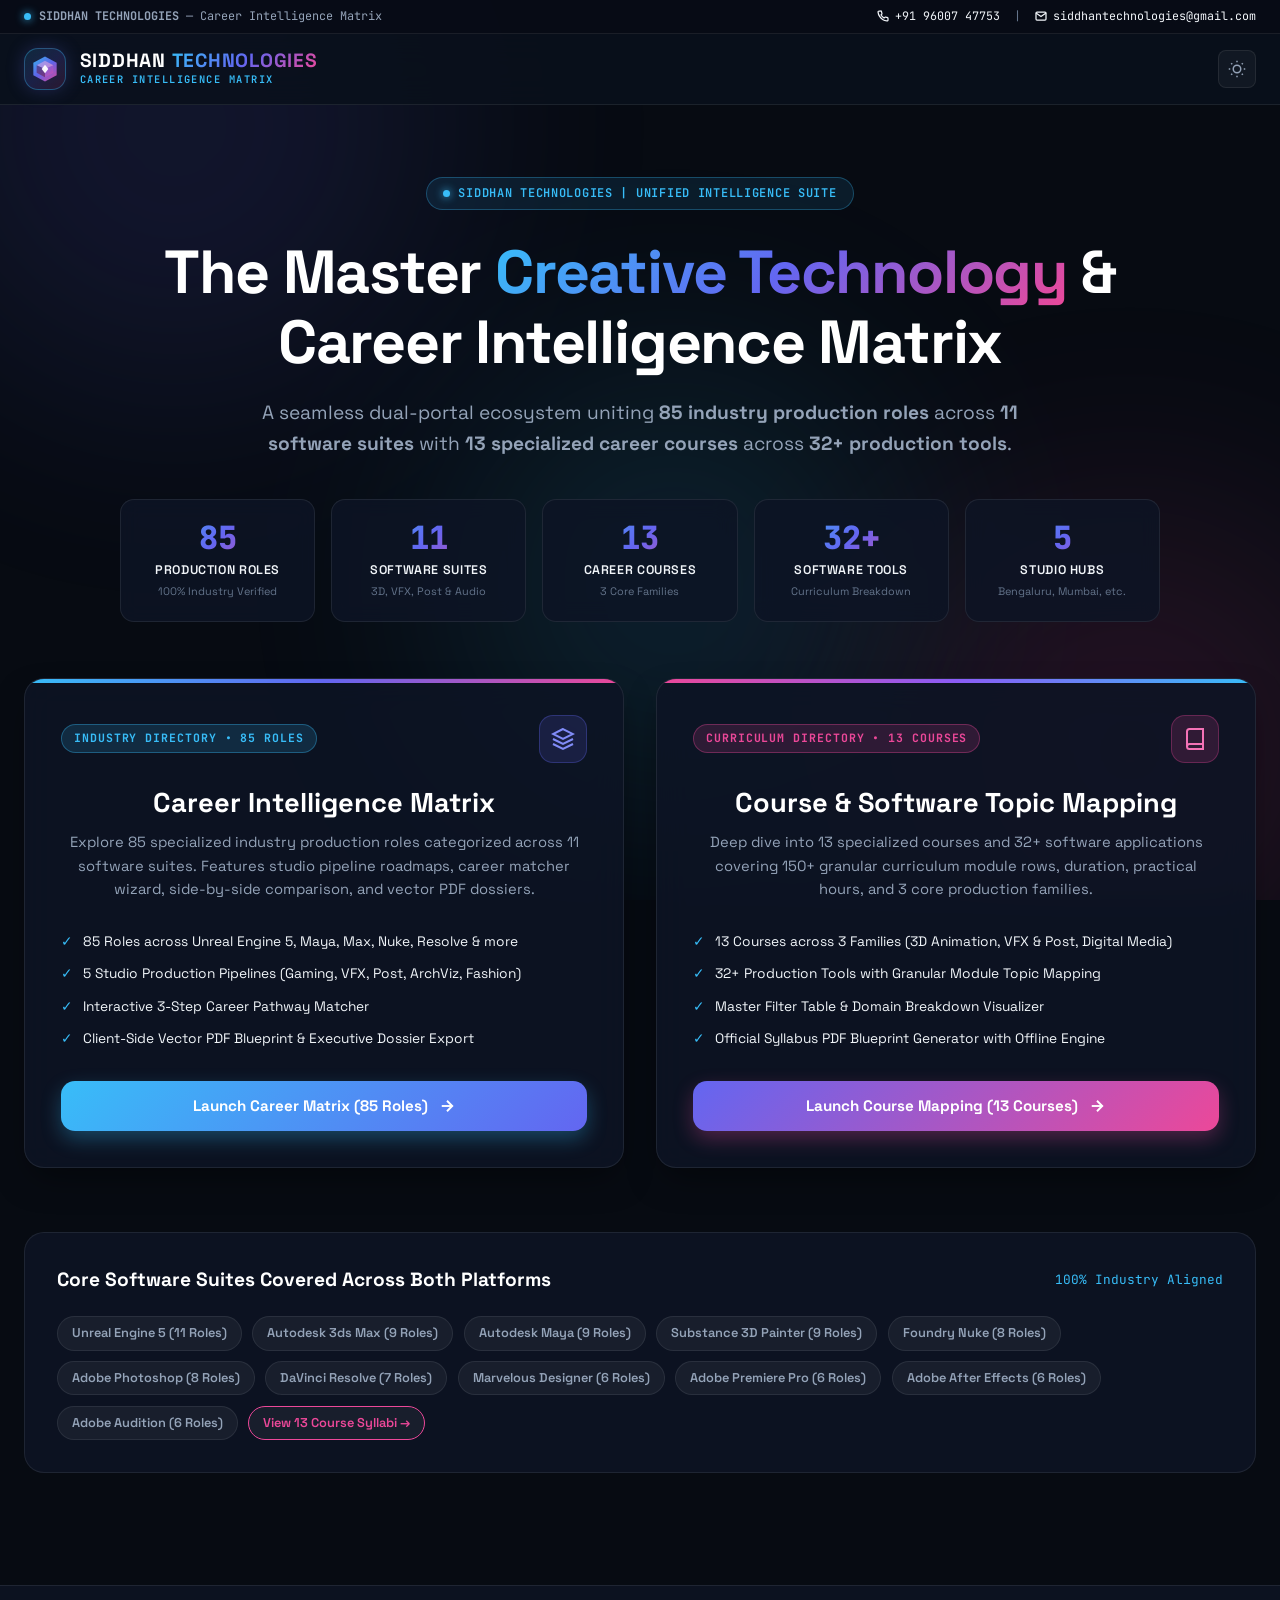
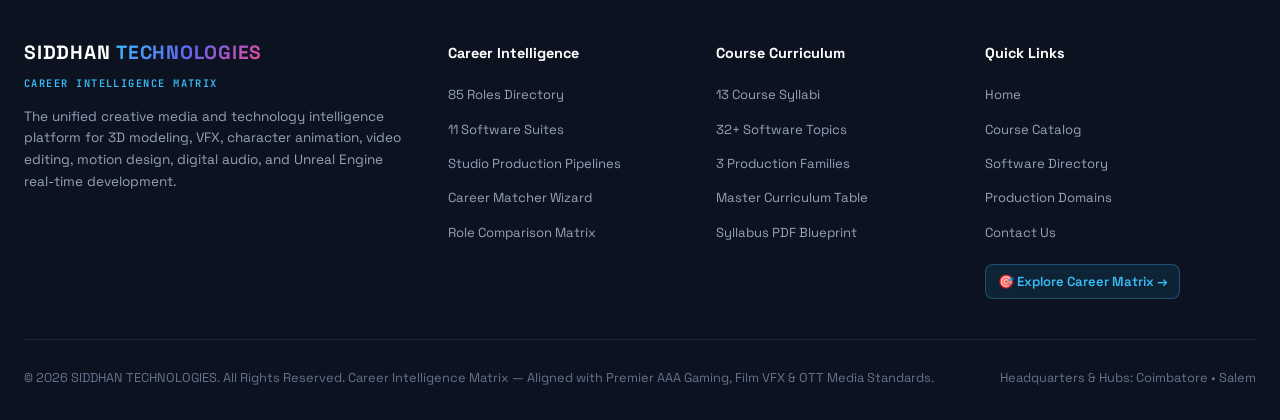
==== index.html @ 2ced6345 "Add beta files" ====
<!DOCTYPE html>
<html lang="en" data-theme="dark">
<head>
  <meta charset="UTF-8">
  <meta name="viewport" content="width=device-width, initial-scale=1.0, maximum-scale=5.0, viewport-fit=cover">
  <title>SIDDHAN TECHNOLOGIES | Career Intelligence Matrix &amp; Course Mapping Portal</title>
  <meta name="description" content="SIDDHAN TECHNOLOGIES — The Unified Creative Media &amp; Production Intelligence Platform: 85 Industry Production Roles Across 11 Suites and 13 Specialized Career Courses Across Production Software Tools.">
  <meta name="theme-color" content="#070b12">
  <meta name="mobile-web-app-capable" content="yes">
  <meta name="apple-mobile-web-app-status-bar-style" content="black-translucent">
  
  <!-- Google Fonts: Space Grotesk & JetBrains Mono -->
  <link rel="preconnect" href="https://fonts.googleapis.com">
  <link rel="preconnect" href="https://fonts.gstatic.com" crossorigin>
  <link href="https://fonts.googleapis.com/css2?family=JetBrains+Mono:wght@400;500;600;700&family=Space+Grotesk:wght@400;500;600;700;800&display=swap" rel="stylesheet">
  
  <!-- Branded Vector Favicon -->
  <link rel="icon" type="image/svg+xml" href="data:image/svg+xml,%3Csvg xmlns='http://www.w3.org/2000/svg' viewBox='0 0 36 36'%3E%3Cdefs%3E%3ClinearGradient id='g' x1='4' y1='2' x2='32' y2='34' gradientUnits='userSpaceOnUse'%3E%3Cstop offset='0%25' stop-color='%2338bdf8'/%3E%3Cstop offset='50%25' stop-color='%236366f1'/%3E%3Cstop offset='100%25' stop-color='%23ec4899'/%3E%3C/linearGradient%3E%3C/defs%3E%3Cpolygon points='18,3 32,10.5 32,25.5 18,33 4,25.5 4,10.5' fill='url(%23g)'/%3E%3Cpolygon points='18,8 28,13.5 18,18 8,13.5' fill='%23ffffff' opacity='0.35'/%3E%3Cpolygon points='18,13 22,18 18,23 14,18' fill='%23ffffff'/%3E%3C/svg%3E">

  <style>
    :root {
      --bg-primary: #070b12;
      --bg-secondary: #0c1220;
      --bg-card: rgba(14, 21, 37, 0.85);
      --bg-card-hover: rgba(19, 29, 52, 0.95);
      --bg-glass: rgba(10, 16, 28, 0.88);
      --text-main: #f1f5f9;
      --text-muted: #94a3b8;
      --text-dim: #64748b;
      --text-highlight: #ffffff;
      --border-subtle: rgba(255, 255, 255, 0.08);
      --border-medium: rgba(255, 255, 255, 0.16);
      --primary: #6366f1;
      --primary-gradient: linear-gradient(135deg, #6366f1 0%, #8b5cf6 50%, #ec4899 100%);
      --cyan-gradient: linear-gradient(135deg, #38bdf8 0%, #6366f1 50%, #ec4899 100%);
      --radius-sm: 8px;
      --radius-md: 14px;
      --radius-lg: 20px;
      --radius-full: 9999px;
      --font-sans: 'Space Grotesk', system-ui, -apple-system, sans-serif;
      --font-mono: 'JetBrains Mono', 'Fira Code', monospace;
      --transition: all 0.25s cubic-bezier(0.16, 1, 0.3, 1);
    }

    [data-theme="light"] {
      --bg-primary: #f8fafc;
      --bg-secondary: #f1f5f9;
      --bg-card: rgba(255, 255, 255, 0.92);
      --bg-card-hover: rgba(255, 255, 255, 0.98);
      --bg-glass: rgba(255, 255, 255, 0.9);
      --text-main: #0f172a;
      --text-muted: #475569;
      --text-dim: #64748b;
      --text-highlight: #020617;
      --border-subtle: rgba(0, 0, 0, 0.08);
      --border-medium: rgba(0, 0, 0, 0.15);
    }

    *, *::before, *::after { box-sizing: border-box; margin: 0; padding: 0; }
    html { scroll-behavior: smooth; }
    body {
      font-family: var(--font-sans);
      background: var(--bg-primary);
      color: var(--text-main);
      line-height: 1.6;
      min-height: 100vh;
      overflow-x: hidden;
    }

    .container {
      max-width: 1280px;
      margin: 0 auto;
      padding: 0 1.5rem;
    }

    /* Ambient Orbs */
    .bg-ambient {
      position: fixed;
      inset: 0;
      pointer-events: none;
      z-index: 0;
      overflow: hidden;
    }
    .orb {
      position: absolute;
      border-radius: 50%;
      filter: blur(120px);
      opacity: 0.12;
      animation: floatOrb 14s ease-in-out infinite alternate;
    }
    .orb-1 { width: 550px; height: 550px; background: #6366f1; top: -150px; left: -100px; }
    .orb-2 { width: 500px; height: 500px; background: #ec4899; bottom: -100px; right: -100px; }
    .orb-3 { width: 450px; height: 450px; background: #38bdf8; top: 40%; left: 35%; }
    @keyframes floatOrb {
      0% { transform: translate(0, 0) scale(1); }
      100% { transform: translate(30px, 30px) scale(1.08); }
    }

    /* Top Contact Strip */
    .top-contact-strip {
      position: relative;
      z-index: 101;
      background: rgba(8, 12, 22, 0.96);
      border-bottom: 1px solid rgba(255, 255, 255, 0.08);
      font-size: 0.74rem;
      padding: 7px 0;
      color: var(--text-muted);
    }
    .top-contact-inner {
      display: flex;
      align-items: center;
      justify-content: space-between;
      gap: 12px;
      flex-wrap: wrap;
    }
    .tc-brand {
      display: flex;
      align-items: center;
      gap: 8px;
      font-family: var(--font-mono);
      font-size: 0.74rem;
    }
    .pulse-dot {
      width: 7px; height: 7px;
      border-radius: 50%;
      background: #38bdf8;
      box-shadow: 0 0 8px #38bdf8;
      animation: pulse 2s infinite;
    }
    @keyframes pulse { 0%, 100% { opacity: 1; transform: scale(1); } 50% { opacity: 0.4; transform: scale(0.85); } }
    .tc-links {
      display: flex;
      align-items: center;
      gap: 14px;
      font-family: var(--font-mono);
      font-size: 0.73rem;
    }
    .tc-link {
      display: inline-flex;
      align-items: center;
      gap: 6px;
      color: var(--text-main);
      text-decoration: none;
      transition: var(--transition);
    }
    .tc-link:hover { color: #38bdf8; }
    .tc-divider { color: var(--text-dim); }

    /* Sticky Header */
    .site-header {
      position: sticky;
      top: 0;
      z-index: 100;
      background: var(--bg-glass);
      backdrop-filter: blur(16px);
      -webkit-backdrop-filter: blur(16px);
      border-bottom: 1px solid var(--border-subtle);
    }
    .nav-container {
      display: flex;
      align-items: center;
      justify-content: space-between;
      height: 70px;
    }
    .logo-area {
      display: flex;
      align-items: center;
      gap: 0.85rem;
      text-decoration: none;
      color: var(--text-highlight);
    }
    .logo-icon-box {
      width: 42px; height: 42px;
      border-radius: var(--radius-md);
      background: linear-gradient(135deg, rgba(56, 189, 248, 0.15), rgba(99, 102, 241, 0.2), rgba(236, 72, 153, 0.15));
      border: 1px solid rgba(56, 189, 248, 0.35);
      display: flex;
      align-items: center;
      justify-content: center;
      box-shadow: 0 0 18px rgba(99, 102, 241, 0.25);
      transition: var(--transition);
    }
    .logo-area:hover .logo-icon-box {
      transform: rotate(6deg) scale(1.06);
      border-color: #38bdf8;
      box-shadow: 0 0 25px rgba(56, 189, 248, 0.45);
    }
    .logo-text { display: flex; flex-direction: column; }
    .logo-brand {
      font-size: 1.2rem;
      font-weight: 800;
      letter-spacing: 0.04em;
      display: flex;
      align-items: center;
      gap: 0.35rem;
      line-height: 1.1;
      color: #ffffff;
    }
    .logo-brand span {
      background: var(--cyan-gradient);
      -webkit-background-clip: text;
      -webkit-text-fill-color: transparent;
      display: inline-block;
    }
    .logo-sub {
      font-size: 0.65rem;
      font-family: var(--font-mono);
      color: #38bdf8;
      letter-spacing: 0.14em;
      text-transform: uppercase;
      font-weight: 600;
    }

    .nav-actions {
      display: flex;
      align-items: center;
      gap: 12px;
    }
    .btn-icon-nav {
      width: 38px; height: 38px;
      border-radius: var(--radius-sm);
      border: 1px solid var(--border-subtle);
      background: rgba(255, 255, 255, 0.04);
      color: var(--text-muted);
      display: flex;
      align-items: center;
      justify-content: center;
      cursor: pointer;
      transition: var(--transition);
    }
    .btn-icon-nav:hover {
      background: rgba(255, 255, 255, 0.08);
      color: #fff;
    }

    /* Hero Section */
    .hero-section {
      position: relative;
      z-index: 1;
      padding: 4.5rem 0 3rem;
      text-align: center;
    }
    .hero-pill-badge {
      display: inline-flex;
      align-items: center;
      gap: 8px;
      padding: 6px 16px;
      border-radius: var(--radius-full);
      background: rgba(56, 189, 248, 0.1);
      border: 1px solid rgba(56, 189, 248, 0.3);
      font-family: var(--font-mono);
      font-size: 0.75rem;
      font-weight: 600;
      letter-spacing: 0.06em;
      color: #38bdf8;
      margin-bottom: 1.75rem;
    }
    .hero-title {
      font-size: clamp(2.2rem, 5vw, 3.8rem);
      font-weight: 800;
      line-height: 1.15;
      letter-spacing: -0.02em;
      margin-bottom: 1.25rem;
      color: var(--text-highlight);
    }
    .gradient-text {
      background: var(--cyan-gradient);
      -webkit-background-clip: text;
      -webkit-text-fill-color: transparent;
      display: inline-block;
    }
    .hero-desc {
      font-size: clamp(1rem, 2vw, 1.2rem);
      color: var(--text-muted);
      max-width: 820px;
      margin: 0 auto 2.5rem;
      line-height: 1.6;
    }

    /* Ecosystem Key Stats */
    .stats-row {
      display: grid;
      grid-template-columns: repeat(5, 1fr);
      gap: 1rem;
      max-width: 1040px;
      margin: 0 auto 3.5rem;
    }
    .stat-box {
      background: var(--bg-card);
      border: 1px solid var(--border-subtle);
      border-radius: var(--radius-md);
      padding: 1.25rem 1rem;
      text-align: center;
      backdrop-filter: blur(10px);
      transition: var(--transition);
    }
    .stat-box:hover {
      border-color: rgba(56, 189, 248, 0.4);
      transform: translateY(-3px);
      box-shadow: 0 10px 25px rgba(0, 0, 0, 0.3);
    }
    .stat-num {
      font-size: 2rem;
      font-weight: 800;
      font-family: var(--font-mono);
      background: var(--cyan-gradient);
      -webkit-background-clip: text;
      -webkit-text-fill-color: transparent;
      line-height: 1.1;
      margin-bottom: 0.35rem;
    }
    .stat-lbl {
      font-size: 0.78rem;
      font-weight: 600;
      color: var(--text-main);
      text-transform: uppercase;
      letter-spacing: 0.05em;
    }
    .stat-sub {
      font-size: 0.68rem;
      color: var(--text-dim);
      margin-top: 2px;
    }

    /* Dual Launchpad Grid */
    .launchpad-grid {
      display: grid;
      grid-template-columns: 1fr 1fr;
      gap: 2rem;
      margin-bottom: 4rem;
      position: relative;
      z-index: 1;
    }
    .portal-card {
      background: var(--bg-card);
      border: 1px solid var(--border-subtle);
      border-radius: var(--radius-lg);
      padding: 2.25rem;
      display: flex;
      flex-direction: column;
      position: relative;
      overflow: hidden;
      backdrop-filter: blur(16px);
      transition: var(--transition);
      box-shadow: 0 15px 35px -10px rgba(0, 0, 0, 0.5);
    }
    .portal-card::before {
      content: '';
      position: absolute;
      top: 0; left: 0; right: 0;
      height: 4px;
      transition: var(--transition);
    }
    .portal-card-career::before {
      background: linear-gradient(90deg, #38bdf8, #6366f1, #ec4899);
    }
    .portal-card-course::before {
      background: linear-gradient(90deg, #ec4899, #8b5cf6, #38bdf8);
    }
    .portal-card:hover {
      border-color: rgba(56, 189, 248, 0.45);
      transform: translateY(-5px);
      box-shadow: 0 25px 50px -12px rgba(99, 102, 241, 0.25);
    }
    .card-top {
      display: flex;
      align-items: center;
      justify-content: space-between;
      margin-bottom: 1.5rem;
    }
    .card-badge {
      display: inline-flex;
      align-items: center;
      gap: 6px;
      font-family: var(--font-mono);
      font-size: 0.72rem;
      font-weight: 700;
      padding: 4px 12px;
      border-radius: var(--radius-full);
      text-transform: uppercase;
      letter-spacing: 0.08em;
    }
    .badge-career {
      background: rgba(56, 189, 248, 0.15);
      color: #38bdf8;
      border: 1px solid rgba(56, 189, 248, 0.35);
    }
    .badge-course {
      background: rgba(236, 72, 153, 0.15);
      color: #ec4899;
      border: 1px solid rgba(236, 72, 153, 0.35);
    }
    .card-icon-wrap {
      width: 48px; height: 48px;
      border-radius: var(--radius-md);
      display: flex;
      align-items: center;
      justify-content: center;
    }
    .icon-career {
      background: rgba(99, 102, 241, 0.15);
      border: 1px solid rgba(99, 102, 241, 0.3);
      color: #818cf8;
    }
    .icon-course {
      background: rgba(236, 72, 153, 0.15);
      border: 1px solid rgba(236, 72, 153, 0.3);
      color: #f472b6;
    }
    .card-title {
      font-size: 1.7rem;
      font-weight: 800;
      color: var(--text-highlight);
      margin-bottom: 0.75rem;
      line-height: 1.2;
    }
    .card-desc {
      font-size: 0.92rem;
      color: var(--text-muted);
      line-height: 1.6;
      margin-bottom: 1.75rem;
    }
    .feature-list {
      list-style: none;
      display: flex;
      flex-direction: column;
      gap: 0.65rem;
      margin-bottom: 2rem;
      flex: 1;
    }
    .feature-item {
      display: flex;
      align-items: center;
      gap: 10px;
      font-size: 0.86rem;
      color: var(--text-main);
    }
    .f-check {
      color: #38bdf8;
      font-weight: 700;
      flex-shrink: 0;
    }
    .portal-cta-btn {
      display: flex;
      align-items: center;
      justify-content: center;
      gap: 10px;
      width: 100%;
      padding: 13px 24px;
      border-radius: var(--radius-md);
      font-size: 0.95rem;
      font-weight: 700;
      text-decoration: none;
      transition: var(--transition);
      cursor: pointer;
      border: none;
    }
    .btn-primary-career {
      background: linear-gradient(135deg, #38bdf8, #6366f1);
      color: #ffffff;
      box-shadow: 0 8px 20px rgba(56, 189, 248, 0.3);
    }
    .btn-primary-career:hover {
      background: linear-gradient(135deg, #6366f1, #38bdf8);
      box-shadow: 0 12px 28px rgba(56, 189, 248, 0.45);
      transform: translateY(-2px);
    }
    .btn-primary-course {
      background: linear-gradient(135deg, #6366f1, #ec4899);
      color: #ffffff;
      box-shadow: 0 8px 20px rgba(236, 72, 153, 0.3);
    }
    .btn-primary-course:hover {
      background: linear-gradient(135deg, #ec4899, #6366f1);
      box-shadow: 0 12px 28px rgba(236, 72, 153, 0.45);
      transform: translateY(-2px);
    }

    /* Suite Quick Jump Strip */
    .suite-jump-section {
      background: var(--bg-card);
      border: 1px solid var(--border-subtle);
      border-radius: var(--radius-lg);
      padding: 2rem;
      margin-bottom: 4rem;
      position: relative;
      z-index: 1;
    }
    .section-headline {
      display: flex;
      align-items: center;
      justify-content: space-between;
      margin-bottom: 1.25rem;
      flex-wrap: wrap;
      gap: 1rem;
    }
    .section-title {
      font-size: 1.2rem;
      font-weight: 800;
      color: var(--text-highlight);
    }
    .suite-pills-wrap {
      display: flex;
      flex-wrap: wrap;
      gap: 0.65rem;
    }
    .suite-pill {
      display: inline-flex;
      align-items: center;
      gap: 6px;
      padding: 6px 14px;
      border-radius: var(--radius-full);
      background: rgba(255, 255, 255, 0.05);
      border: 1px solid var(--border-subtle);
      color: var(--text-muted);
      font-size: 0.8rem;
      font-weight: 600;
      text-decoration: none;
      transition: var(--transition);
    }
    .suite-pill:hover {
      background: rgba(56, 189, 248, 0.15);
      border-color: #38bdf8;
      color: #ffffff;
      transform: translateY(-2px);
    }

    /* Footer */
    .site-footer {
      background: var(--bg-secondary);
      border-top: 1px solid var(--border-subtle);
      padding: 3.5rem 0 2rem;
      position: relative;
      z-index: 10;
    }
    .footer-grid {
      display: grid;
      grid-template-columns: 2fr 1.2fr 1.2fr 1.4fr;
      gap: 2.25rem;
      margin-bottom: 2.5rem;
    }
    .footer-col-title {
      font-size: 0.9rem;
      font-weight: 700;
      color: var(--text-highlight);
      margin-bottom: 1rem;
    }
    .footer-links {
      list-style: none;
      display: flex;
      flex-direction: column;
      gap: 0.55rem;
    }
    .footer-links a {
      color: var(--text-muted);
      text-decoration: none;
      font-size: 0.82rem;
      transition: var(--transition);
    }
    .footer-links a:not(.footer-portal-link):hover {
      color: #38bdf8;
      padding-left: 4px;
    }
    .footer-portal-link {
      display: inline-flex;
      align-items: center;
      gap: 6px;
      padding: 6px 12px;
      border: 1px solid rgba(56, 189, 248, 0.3);
      border-radius: 8px;
      background: rgba(56, 189, 248, 0.1);
      color: #38bdf8 !important;
      font-weight: 600;
      text-decoration: none;
      white-space: nowrap;
      transition: var(--transition);
    }
    .footer-portal-link:hover {
      transform: translateY(-2px);
      box-shadow: 0 0 14px rgba(56, 189, 248, 0.25);
    }
    .footer-contact-list {
      list-style: none;
      display: flex;
      flex-direction: column;
      gap: 0.6rem;
    }
    .footer-contact-list li {
      display: flex;
      align-items: flex-start;
      gap: 8px;
      color: var(--text-muted);
      font-size: 0.82rem;
      line-height: 1.4;
    }
    .footer-contact-list a {
      color: var(--text-muted);
      text-decoration: none;
      transition: var(--transition);
    }
    .footer-contact-list a:hover { color: #38bdf8; }
    .footer-bottom {
      border-top: 1px solid var(--border-subtle);
      padding-top: 1.75rem;
      display: flex;
      align-items: center;
      justify-content: space-between;
      flex-wrap: wrap;
      gap: 0.85rem;
      font-size: 0.8rem;
      color: var(--text-dim);
    }

    /* Responsive */
    @media (max-width: 900px) {
      .launchpad-grid { grid-template-columns: 1fr; }
      .stats-row { grid-template-columns: repeat(3, 1fr); }
      .footer-grid { grid-template-columns: 1fr 1fr; }
    }
    @media (max-width: 600px) {
      .stats-row { grid-template-columns: repeat(2, 1fr); }
      .footer-grid { grid-template-columns: 1fr; }
    }

    /* Unified workspace */
    .portal-shell { display: none; position: relative; z-index: 2; padding: 1.25rem 0 2rem; }
    body.portal-mode main,
    body.portal-mode .site-footer { display: none; }
    body.portal-mode .portal-shell { display: block; }
    .portal-shell-header {
      display: flex;
      align-items: flex-end;
      justify-content: space-between;
      gap: 1.25rem;
      margin-bottom: 1rem;
    }
    .portal-shell-kicker {
      color: #38bdf8;
      font-family: var(--font-mono);
      font-size: .72rem;
      font-weight: 700;
      letter-spacing: .12em;
      text-transform: uppercase;
      margin-bottom: .35rem;
    }
    .portal-shell-title { color: var(--text-highlight); font-size: clamp(1.35rem, 3vw, 2rem); line-height: 1.2; }
    .portal-shell-copy { color: var(--text-muted); font-size: .88rem; margin-top: .4rem; }
    .portal-tabs { display: flex; align-items: center; gap: .55rem; flex-wrap: wrap; }
    .portal-tab {
      border: 1px solid var(--border-medium);
      border-radius: var(--radius-full);
      background: var(--bg-card);
      color: var(--text-muted);
      padding: .62rem .95rem;
      font: 700 .82rem var(--font-sans);
      cursor: pointer;
      transition: var(--transition);
    }
    .portal-tab:hover, .portal-tab[aria-pressed="true"] {
      color: var(--text-highlight);
      border-color: rgba(56, 189, 248, .65);
      background: rgba(56, 189, 248, .12);
    }
    .portal-frame-stage {
      height: calc(100vh - 225px);
      height: calc(100dvh - 225px);
      min-height: 500px;
      position: relative;
      overflow: hidden;
      border: 1px solid var(--border-subtle);
      border-radius: var(--radius-lg);
      background: var(--bg-primary);
      box-shadow: 0 18px 50px rgba(0, 0, 0, .22);
    }
    .portal-frame-stage iframe { display: none; width: 100%; height: 100%; border: 0; background: #070b12; }
    .portal-frame-stage iframe.is-active { display: block; }
    .portal-loading {
      position: absolute;
      inset: 0;
      z-index: 2;
      display: none;
      place-items: center;
      padding: 2rem;
      text-align: center;
      color: var(--text-muted);
      background: var(--bg-primary);
    }
    .portal-loading.is-visible { display: grid; }
    .portal-loading strong { display: block; color: var(--text-highlight); font-size: 1.05rem; margin-bottom: .35rem; }
    @media (max-width: 760px) {
      .portal-shell-header { align-items: flex-start; flex-direction: column; }
      .portal-tabs { width: 100%; }
      .portal-tab { flex: 1 1 auto; }
      .portal-frame-stage { height: calc(100vh - 275px); height: calc(100dvh - 275px); min-height: 440px; }
    }

    /* Keep native action buttons consistent with the rest of the portal. */
    button,
    [role="button"],
    input[type="button"],
    input[type="submit"],
    input[type="reset"] {
      border-radius: var(--radius-sm, 8px) !important;
    }
  </style>
</head>
<body>

  <!-- Ambient Glowing Atmosphere -->
  <div class="bg-ambient">
    <div class="orb orb-1"></div>
    <div class="orb orb-2"></div>
    <div class="orb orb-3"></div>
  </div>

  <!-- Top Contact Strip -->
  <div class="top-contact-strip">
    <div class="container top-contact-inner">
      <div class="tc-brand">
        <span class="pulse-dot"></span>
        <span><strong>SIDDHAN TECHNOLOGIES</strong> — Career Intelligence Matrix</span>
      </div>
      <div class="tc-links">
        <a href="tel:+919600747753" class="tc-link" title="Call Siddhan Technologies">
          <svg width="12" height="12" viewBox="0 0 24 24" fill="none" stroke="currentColor" stroke-width="2.5"><path d="M22 16.92v3a2 2 0 0 1-2.18 2 19.79 19.79 0 0 1-8.63-3.07 19.5 19.5 0 0 1-6-6 19.79 19.79 0 0 1-3.07-8.67A2 2 0 0 1 4.11 2h3a2 2 0 0 1 2 1.72 12.84 12.84 0 0 0 .7 2.81 2 2 0 0 1-.45 2.11L8.09 9.91a16 16 0 0 0 6 6l1.27-1.27a2 2 0 0 1 2.11-.45 12.84 12.84 0 0 0 2.81.7A2 2 0 0 1 22 16.92z"/></svg>
          +91 96007 47753
        </a>
        <span class="tc-divider">|</span>
        <a href="mailto:siddhantechnologies@gmail.com" class="tc-link" title="Email Siddhan Technologies">
          <svg width="12" height="12" viewBox="0 0 24 24" fill="none" stroke="currentColor" stroke-width="2.5"><path d="M4 4h16c1.1 0 2 .9 2 2v12c0 1.1-.9 2-2 2H4c-1.1 0-2-.9-2-2V6c0-1.1.9-2 2-2z"/><polyline points="22,6 12,13 2,6"/></svg>
          siddhantechnologies@gmail.com
        </a>
      </div>
    </div>
  </div>

  <!-- Main Navigation Header -->
  <header class="site-header">
    <div class="container nav-container">
      <a href="index.html" class="logo-area" title="SIDDHAN TECHNOLOGIES" data-open-portal="overview">
        <div class="logo-icon-box">
          <svg width="30" height="30" viewBox="0 0 36 36" fill="none" xmlns="http://www.w3.org/2000/svg">
            <defs>
              <linearGradient id="rootGrad1" x1="4" y1="2" x2="32" y2="34" gradientUnits="userSpaceOnUse">
                <stop stop-color="#38bdf8"/>
                <stop offset="0.5" stop-color="#6366f1"/>
                <stop offset="1" stop-color="#ec4899"/>
              </linearGradient>
              <linearGradient id="rootGrad2" x1="8" y1="6" x2="28" y2="30" gradientUnits="userSpaceOnUse">
                <stop stop-color="#6366f1"/>
                <stop offset="1" stop-color="#ec4899"/>
              </linearGradient>
            </defs>
            <polygon points="18,3 32,10.5 32,25.5 18,33 4,25.5 4,10.5" fill="url(#rootGrad1)" opacity="0.95"/>
            <polygon points="18,8 28,13.5 28,22.5 18,28 8,22.5 8,13.5" fill="url(#rootGrad2)" opacity="0.75"/>
            <polygon points="18,8 28,13.5 18,18 8,13.5" fill="#ffffff" opacity="0.3"/>
            <polygon points="8,13.5 18,18 18,28 8,22.5" fill="#030712" opacity="0.35"/>
            <polygon points="28,13.5 18,18 18,28 28,22.5" fill="url(#rootGrad1)" opacity="0.35"/>
            <polygon points="18,13 22,18 18,23 14,18" fill="#ffffff" opacity="0.95"/>
          </svg>
        </div>
        <div class="logo-text">
          <div class="logo-brand">SIDDHAN <span>TECHNOLOGIES</span></div>
          <div class="logo-sub">CAREER INTELLIGENCE MATRIX</div>
        </div>
      </a>

      <div class="nav-actions">
        <button class="btn-icon-nav" id="themeToggleBtn" title="Toggle Light/Dark Theme">
          <svg viewBox="0 0 24 24" width="18" height="18" stroke="currentColor" stroke-width="2" fill="none">
            <circle cx="12" cy="12" r="5"></circle>
            <line x1="12" y1="1" x2="12" y2="3"></line>
            <line x1="12" y1="21" x2="12" y2="23"></line>
            <line x1="4.22" y1="4.22" x2="5.64" y2="5.64"></line>
            <line x1="18.36" y1="18.36" x2="19.78" y2="19.78"></line>
            <line x1="1" y1="12" x2="3" y2="12"></line>
            <line x1="21" y1="12" x2="23" y2="12"></line>
            <line x1="4.22" y1="19.78" x2="5.64" y2="18.36"></line>
            <line x1="18.36" y1="5.64" x2="19.78" y2="4.22"></line>
          </svg>
        </button>
      </div>
    </div>
  </header>

  <!-- Hero Section -->
  <main class="container">
    <section class="hero-section">
      <div class="hero-pill-badge">
        <span class="pulse-dot"></span>
        <span>SIDDHAN TECHNOLOGIES | UNIFIED INTELLIGENCE SUITE</span>
      </div>

      <h1 class="hero-title">
        The Master <span class="gradient-text">Creative Technology</span> &amp; <br>
        Career Intelligence Matrix
      </h1>

      <p class="hero-desc">
        A seamless dual-portal ecosystem uniting <strong>85 industry production roles</strong> across <strong>11 software suites</strong> with <strong>13 specialized career courses</strong> across <strong>32+ production tools</strong>.
      </p>

      <!-- Key Metrics -->
      <div class="stats-row">
        <div class="stat-box">
          <div class="stat-num">85</div>
          <div class="stat-lbl">Production Roles</div>
          <div class="stat-sub">100% Industry Verified</div>
        </div>
        <div class="stat-box">
          <div class="stat-num">11</div>
          <div class="stat-lbl">Software Suites</div>
          <div class="stat-sub">3D, VFX, Post &amp; Audio</div>
        </div>
        <div class="stat-box">
          <div class="stat-num">13</div>
          <div class="stat-lbl">Career Courses</div>
          <div class="stat-sub">3 Core Families</div>
        </div>
        <div class="stat-box">
          <div class="stat-num">32+</div>
          <div class="stat-lbl">Software Tools</div>
          <div class="stat-sub">Curriculum Breakdown</div>
        </div>
        <div class="stat-box">
          <div class="stat-num">5</div>
          <div class="stat-lbl">Studio Hubs</div>
          <div class="stat-sub">Bengaluru, Mumbai, etc.</div>
        </div>
      </div>

      <!-- Dual Launchpad Cards -->
      <div class="launchpad-grid">
        
        <!-- Portal 1: Career Intelligence Matrix -->
        <div class="portal-card portal-card-career">
          <div class="card-top">
            <span class="card-badge badge-career">Industry Directory &bull; 85 Roles</span>
            <div class="card-icon-wrap icon-career">
              <svg viewBox="0 0 24 24" width="24" height="24" stroke="currentColor" stroke-width="2" fill="none">
                <polygon points="12 2 2 7 12 12 22 7 12 2"></polygon>
                <polyline points="2 17 12 22 22 17"></polyline>
                <polyline points="2 12 12 17 22 12"></polyline>
              </svg>
            </div>
          </div>
          <h2 class="card-title">Career Intelligence Matrix</h2>
          <p class="card-desc">
            Explore 85 specialized industry production roles categorized across 11 software suites. Features studio pipeline roadmaps, career matcher wizard, side-by-side comparison, and vector PDF dossiers.
          </p>
          <ul class="feature-list">
            <li class="feature-item"><span class="f-check">&check;</span> 85 Roles across Unreal Engine 5, Maya, Max, Nuke, Resolve &amp; more</li>
            <li class="feature-item"><span class="f-check">&check;</span> 5 Studio Production Pipelines (Gaming, VFX, Post, ArchViz, Fashion)</li>
            <li class="feature-item"><span class="f-check">&check;</span> Interactive 3-Step Career Pathway Matcher</li>
            <li class="feature-item"><span class="f-check">&check;</span> Client-Side Vector PDF Blueprint &amp; Executive Dossier Export</li>
          </ul>
          <a href="Maac/index.html" class="portal-cta-btn btn-primary-career" data-portal-link="career" data-standalone="true">
            <span>Launch Career Matrix (85 Roles)</span>
            <svg width="18" height="18" viewBox="0 0 24 24" fill="none" stroke="currentColor" stroke-width="2.5"><line x1="5" y1="12" x2="19" y2="12"></line><polyline points="12 5 19 12 12 19"></polyline></svg>
          </a>
        </div>

        <!-- Portal 2: Course & Software Topic Mapping -->
        <div class="portal-card portal-card-course">
          <div class="card-top">
            <span class="card-badge badge-course">Curriculum Directory &bull; 13 Courses</span>
            <div class="card-icon-wrap icon-course">
              <svg viewBox="0 0 24 24" width="24" height="24" stroke="currentColor" stroke-width="2" fill="none">
                <path d="M4 19.5A2.5 2.5 0 0 1 6.5 17H20"></path>
                <path d="M6.5 2H20v20H6.5A2.5 2.5 0 0 1 4 19.5v-15A2.5 2.5 0 0 1 6.5 2z"></path>
              </svg>
            </div>
          </div>
          <h2 class="card-title">Course &amp; Software Topic Mapping</h2>
          <p class="card-desc">
            Deep dive into 13 specialized courses and 32+ software applications covering 150+ granular curriculum module rows, duration, practical hours, and 3 core production families.
          </p>
          <ul class="feature-list">
            <li class="feature-item"><span class="f-check">&check;</span> 13 Courses across 3 Families (3D Animation, VFX &amp; Post, Digital Media)</li>
            <li class="feature-item"><span class="f-check">&check;</span> 32+ Production Tools with Granular Module Topic Mapping</li>
            <li class="feature-item"><span class="f-check">&check;</span> Master Filter Table &amp; Domain Breakdown Visualizer</li>
            <li class="feature-item"><span class="f-check">&check;</span> Official Syllabus PDF Blueprint Generator with Offline Engine</li>
          </ul>
          <a href="Course/index.html" class="portal-cta-btn btn-primary-course" data-portal-link="course" data-standalone="true">
            <span>Launch Course Mapping (13 Courses)</span>
            <svg width="18" height="18" viewBox="0 0 24 24" fill="none" stroke="currentColor" stroke-width="2.5"><line x1="5" y1="12" x2="19" y2="12"></line><polyline points="12 5 19 12 12 19"></polyline></svg>
          </a>
        </div>

      </div>

      <!-- Quick Suite Exploration Strip -->
      <section class="suite-jump-section">
        <div class="section-headline">
          <h3 class="section-title">Core Software Suites Covered Across Both Platforms</h3>
          <span style="font-family: var(--font-mono); font-size: 0.8rem; color: #38bdf8;">100% Industry Aligned</span>
        </div>
        <div class="suite-pills-wrap">
          <a href="Maac/index.html?software=unreal" class="suite-pill" data-standalone="true">Unreal Engine 5 (11 Roles)</a>
          <a href="Maac/index.html?software=max" class="suite-pill" data-standalone="true">Autodesk 3ds Max (9 Roles)</a>
          <a href="Maac/index.html?software=maya" class="suite-pill" data-standalone="true">Autodesk Maya (9 Roles)</a>
          <a href="Maac/index.html?software=substance" class="suite-pill" data-standalone="true">Substance 3D Painter (9 Roles)</a>
          <a href="Maac/index.html?software=nuke" class="suite-pill" data-standalone="true">Foundry Nuke (8 Roles)</a>
          <a href="Maac/index.html?software=photoshop" class="suite-pill" data-standalone="true">Adobe Photoshop (8 Roles)</a>
          <a href="Maac/index.html?software=resolve" class="suite-pill" data-standalone="true">DaVinci Resolve (7 Roles)</a>
          <a href="Maac/index.html?software=marvelous" class="suite-pill" data-standalone="true">Marvelous Designer (6 Roles)</a>
          <a href="Maac/index.html?software=premiere" class="suite-pill" data-standalone="true">Adobe Premiere Pro (6 Roles)</a>
          <a href="Maac/index.html?software=aftereffects" class="suite-pill" data-standalone="true">Adobe After Effects (6 Roles)</a>
          <a href="Maac/index.html?software=audition" class="suite-pill" data-standalone="true">Adobe Audition (6 Roles)</a>
          <a href="Course/index.html" class="suite-pill" data-standalone="true" style="border-color: #ec4899; color: #ec4899;">View 13 Course Syllabi &rarr;</a>
        </div>
      </section>

    </section>
  </main>

  <section class="portal-shell" id="portal-shell" aria-label="Unified course and career workspace">
    <div class="container">
      <div class="portal-shell-header">
        <div>
          <div class="portal-shell-kicker">Unified workspace</div>
          <h1 class="portal-shell-title" id="portal-view-title">Course &amp; Software Topic Mapping</h1>
          <p class="portal-shell-copy" id="portal-view-copy">Explore the full course catalog, software topics, filters, and syllabus blueprints.</p>
        </div>
        <nav class="portal-tabs" aria-label="Switch workspace">
          <button class="portal-tab" type="button" data-portal-view="overview" aria-pressed="false">Overview</button>
          <button class="portal-tab" type="button" data-portal-view="course" aria-pressed="true">Course Mapping</button>
          <button class="portal-tab" type="button" data-portal-view="career" aria-pressed="false">Career Matrix</button>
        </nav>
      </div>
      <div class="portal-frame-stage">
        <div class="portal-loading is-visible" id="portal-loading" role="status" aria-live="polite">
          <div><strong id="portal-loading-title">Loading workspace…</strong><span id="portal-loading-copy">The course and career tools share this page.</span></div>
        </div>
        <iframe id="course-portal-frame" title="Course and Software Topic Mapping" data-src="Course/index.html" loading="lazy"></iframe>
        <iframe id="career-portal-frame" title="Career Intelligence Matrix" data-src="Maac/index.html" loading="lazy"></iframe>
      </div>
    </div>
  </section>

  <!-- Site Footer -->
  <footer class="site-footer">
    <div class="container">
      <div class="footer-grid">
        <div>
          <div class="logo-brand" style="margin-bottom: 0.75rem;">SIDDHAN <span>TECHNOLOGIES</span></div>
          <div class="logo-sub" style="margin-bottom: 0.85rem;">CAREER INTELLIGENCE MATRIX</div>
          <p style="font-size: 0.85rem; color: var(--text-muted); line-height: 1.6; max-width: 380px;">
            The unified creative media and technology intelligence platform for 3D modeling, VFX, character animation, video editing, motion design, digital audio, and Unreal Engine real-time development.
          </p>
        </div>

        <div>
          <h4 class="footer-col-title">Career Intelligence</h4>
          <ul class="footer-links">
            <li><a href="Maac/index.html">85 Roles Directory</a></li>
            <li><a href="Maac/index.html">11 Software Suites</a></li>
            <li><a href="Maac/index.html">Studio Production Pipelines</a></li>
            <li><a href="Maac/index.html">Career Matcher Wizard</a></li>
            <li><a href="Maac/index.html">Role Comparison Matrix</a></li>
          </ul>
        </div>

        <div>
          <h4 class="footer-col-title">Course Curriculum</h4>
          <ul class="footer-links">
            <li><a href="Course/index.html">13 Course Syllabi</a></li>
            <li><a href="Course/index.html">32+ Software Topics</a></li>
            <li><a href="Course/index.html">3 Production Families</a></li>
            <li><a href="Course/index.html">Master Curriculum Table</a></li>
            <li><a href="Course/index.html">Syllabus PDF Blueprint</a></li>
          </ul>
        </div>

        <div>
          <h4 class="footer-col-title">Quick Links</h4>
          <ul class="footer-links">
            <li><a href="index.html" data-open-portal="overview">Home</a></li>
            <li><a href="Course/index.html" data-standalone="true">Course Catalog</a></li>
            <li><a href="Maac/index.html?view=analytics" data-standalone="true">Software Directory</a></li>
            <li><a href="Maac/index.html?view=roadmaps" data-standalone="true">Production Domains</a></li>
            <li><a href="Maac/index.html#contact" data-standalone="true">Contact Us</a></li>
            <li style="margin-top: 0.65rem;">
              <a href="Maac/index.html" class="footer-portal-link" data-standalone="true">
                <span>🎯 Explore Career Matrix &rarr;</span>
              </a>
            </li>
          </ul>
        </div>
      </div>

      <div class="footer-bottom">
        <div>
          &copy; 2026 SIDDHAN TECHNOLOGIES. All Rights Reserved. Career Intelligence Matrix — Aligned with Premier AAA Gaming, Film VFX &amp; OTT Media Standards.
        </div>
        <div>
          Headquarters &amp; Hubs: Coimbatore &bull; Salem
        </div>
      </div>
    </div>
  </footer>

  <script>
    // Theme Toggle
    const themeBtn = document.getElementById('themeToggleBtn');
    const htmlEl = document.documentElement;
    const savedTheme = localStorage.getItem('siddhan_theme') || 'dark';
    htmlEl.setAttribute('data-theme', savedTheme);

    themeBtn?.addEventListener('click', () => {
      const current = htmlEl.getAttribute('data-theme') || 'dark';
      const next = current === 'dark' ? 'light' : 'dark';
      htmlEl.setAttribute('data-theme', next);
      localStorage.setItem('siddhan_theme', next);
    });

    // Dynamic Link Resolver
    function initDynamicPortalLinks() {
      const path = (window.location.pathname || '').replace(/\\/g, '/').toLowerCase();
      const isRoot = !path.includes('/course') && !path.includes('/maac');
      const courseUrl = isRoot ? 'Course/index.html' : (path.includes('/maac') ? '../Course/index.html' : 'index.html');
      const careerUrl = isRoot ? 'Maac/index.html' : (path.includes('/course') ? '../Maac/index.html' : 'index.html');

      document.querySelectorAll('[data-portal-link="course"]').forEach(el => el.setAttribute('href', courseUrl));
      document.querySelectorAll('[data-portal-link="career"]').forEach(el => el.setAttribute('href', careerUrl));
    }
    initDynamicPortalLinks();

    // Keep both existing tools inside one switchable workspace.
    const portalViews = {
      course: {
        frame: document.getElementById('course-portal-frame'),
        title: 'Course & Software Topic Mapping',
        copy: 'Explore the course catalog, software topics, curriculum filters, and syllabus blueprints.',
        loading: 'Loading course mapping…'
      },
      career: {
        frame: document.getElementById('career-portal-frame'),
        title: 'Career Intelligence Matrix',
        copy: 'Browse production roles, software suites, studio pipelines, and career pathway tools.',
        loading: 'Loading career matrix…'
      }
    };
    const portalLoading = document.getElementById('portal-loading');
    const portalTitle = document.getElementById('portal-view-title');
    const portalCopy = document.getElementById('portal-view-copy');
    const portalLoadingTitle = document.getElementById('portal-loading-title');
    const portalTabs = document.querySelectorAll('[data-portal-view]');
    const portalRootPath = new URL('index.html', window.location.href).pathname.toLowerCase();
    const portalRoutePaths = {
      overview: portalRootPath,
      course: new URL('Course/index.html', window.location.href).pathname.toLowerCase(),
      career: new URL('Maac/index.html', window.location.href).pathname.toLowerCase()
    };

    function updatePortalAddress(view) {
      try {
        const nextUrl = new URL(window.location.href);
        nextUrl.hash = view === 'overview' ? '' : view;
        window.history.replaceState(null, '', nextUrl.href);
      } catch (error) {
        // The workspace still works when opened directly from the file system.
      }
    }

    function setPortalView(view, updateAddress = true) {
      if (view === 'overview') {
        document.body.classList.remove('portal-mode');
        portalTabs.forEach(tab => tab.setAttribute('aria-pressed', 'false'));
        if (updateAddress && window.location.hash) updatePortalAddress('overview');
        window.scrollTo({ top: 0, behavior: 'smooth' });
        return;
      }

      const selectedView = portalViews[view];
      if (!selectedView) return;

      document.body.classList.add('portal-mode');
      portalTitle.textContent = selectedView.title;
      portalCopy.textContent = selectedView.copy;
      portalLoadingTitle.textContent = selectedView.loading;
      portalTabs.forEach(tab => tab.setAttribute('aria-pressed', String(tab.dataset.portalView === view)));
      Object.entries(portalViews).forEach(([key, item]) => item.frame.classList.toggle('is-active', key === view));

      const frame = selectedView.frame;
      const alreadyLoaded = frame.dataset.loaded === 'true';
      portalLoading.classList.toggle('is-visible', !alreadyLoaded);
      if (!alreadyLoaded) {
        frame.dataset.loaded = 'true';
        frame.src = frame.dataset.src;
      }

      if (updateAddress) updatePortalAddress(view);
      window.scrollTo({ top: 0, behavior: 'smooth' });
    }

    Object.values(portalViews).forEach(({ frame }) => {
      frame.addEventListener('load', () => {
        frame.dataset.ready = 'true';
        if (frame.classList.contains('is-active')) portalLoading.classList.remove('is-visible');
      });
    });

    function filterCareerByHub(hubName) {
      const frame = portalViews.career.frame;
      const sendFilter = () => frame.contentWindow.postMessage({
        type: 'siddhan-portal-filter-hub',
        hubName
      }, '*');

      if (frame.dataset.ready === 'true') sendFilter();
      else frame.addEventListener('load', sendFilter, { once: true });
    }

    function portalForHref(href) {
      try {
        const target = new URL(href, window.location.href);
        const path = target.pathname.toLowerCase();
        if (path === portalRoutePaths.course) return 'course';
        if (path === portalRoutePaths.career) return 'career';
        if (path === portalRoutePaths.overview && !target.hash) return 'overview';
      } catch (error) {
        return null;
      }
      return null;
    }

    document.addEventListener('click', event => {
      const link = event.target.closest('a[href]');
      if (!link || link.dataset.standalone === 'true' || link.target === '_blank' || event.metaKey || event.ctrlKey || event.shiftKey || event.altKey) return;
      const route = link.dataset.openPortal || link.dataset.portalLink || portalForHref(link.href);
      if (!route) return;
      event.preventDefault();
      setPortalView(route === 'hub' ? 'overview' : route);
    });

    window.addEventListener('message', event => {
      const fromWorkspace = Object.values(portalViews).some(({ frame }) => frame.contentWindow === event.source);
      const message = event.data;
      if (!fromWorkspace || !message || message.type !== 'siddhan-portal-navigate') return;
      const view = message.view === 'hub' ? 'overview' : message.view;
      if (view === 'career' && message.hubName) filterCareerByHub(message.hubName);
      setPortalView(view);
    });

    const hashView = window.location.hash.replace('#', '').toLowerCase();
    if (hashView === 'course' || hashView === 'career') setPortalView(hashView, false);
    portalTabs.forEach(tab => tab.addEventListener('click', () => setPortalView(tab.dataset.portalView)));
  </script>
</body>
</html>
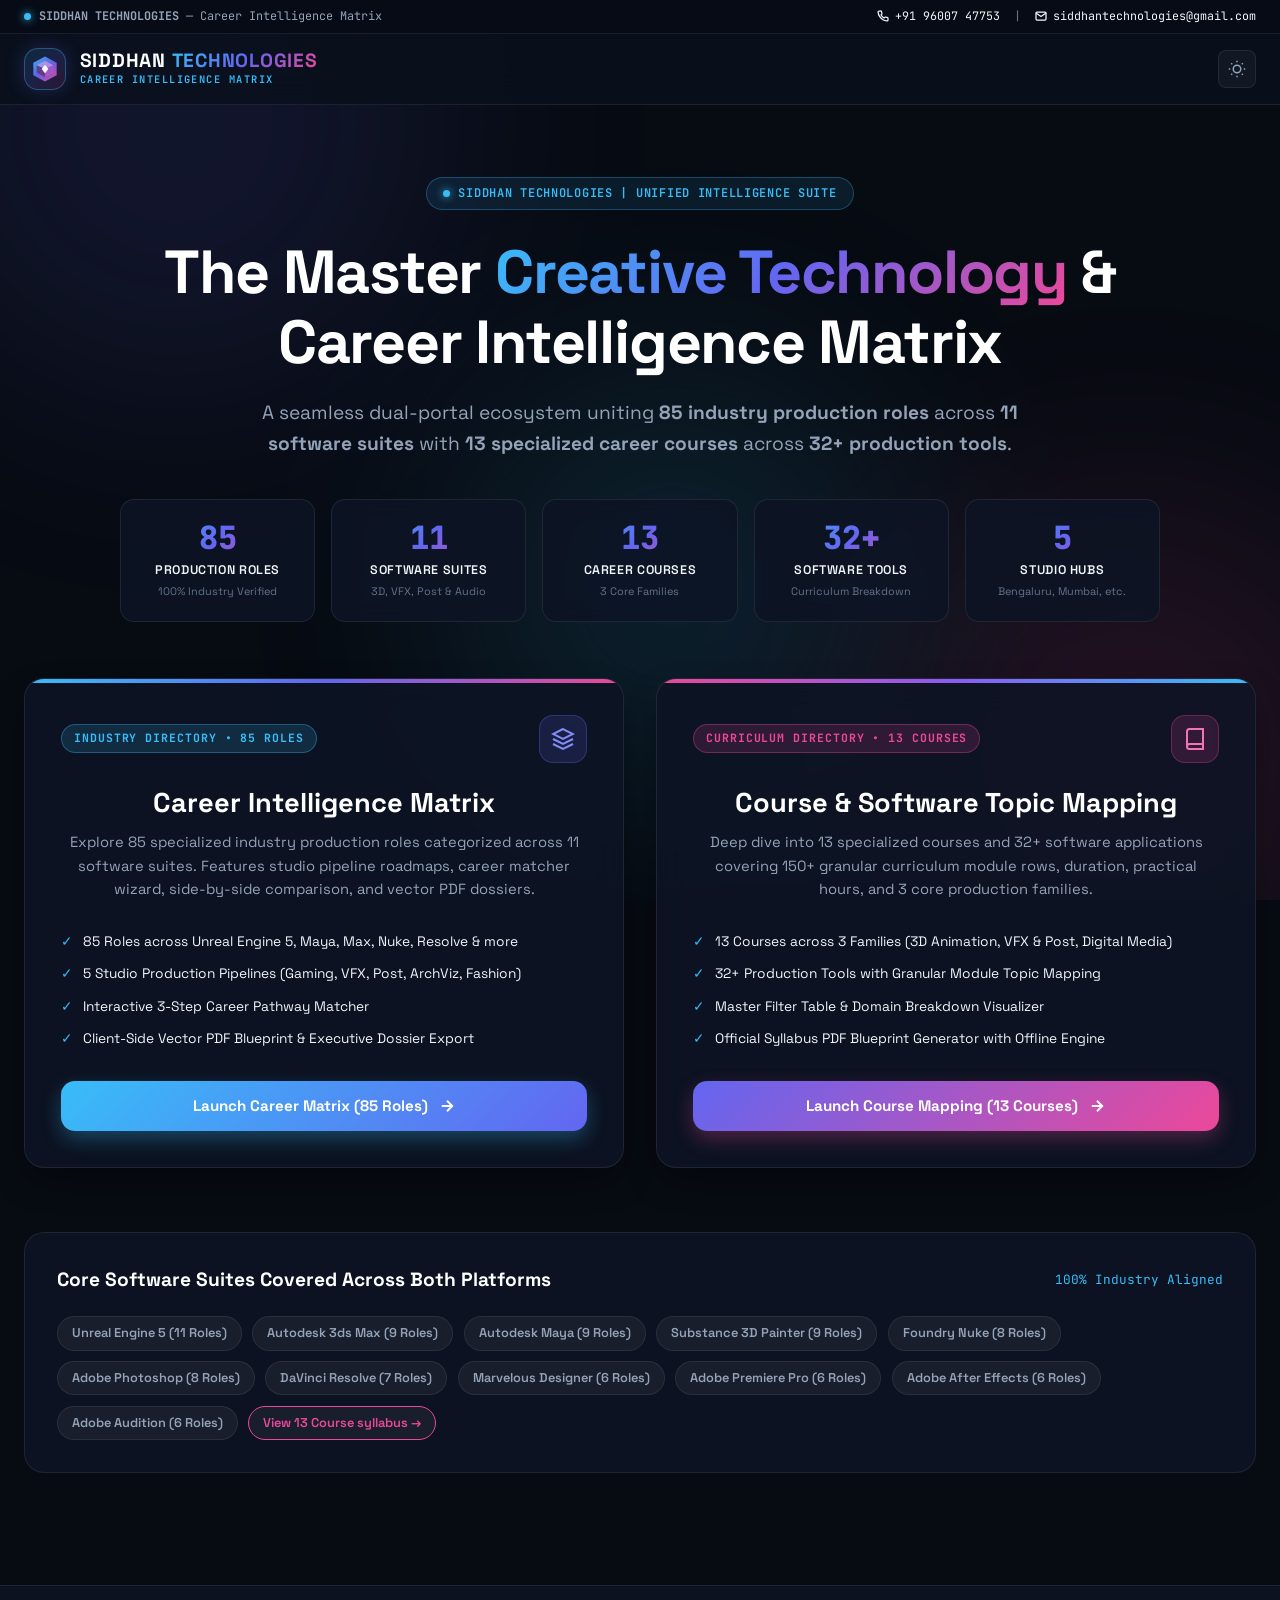
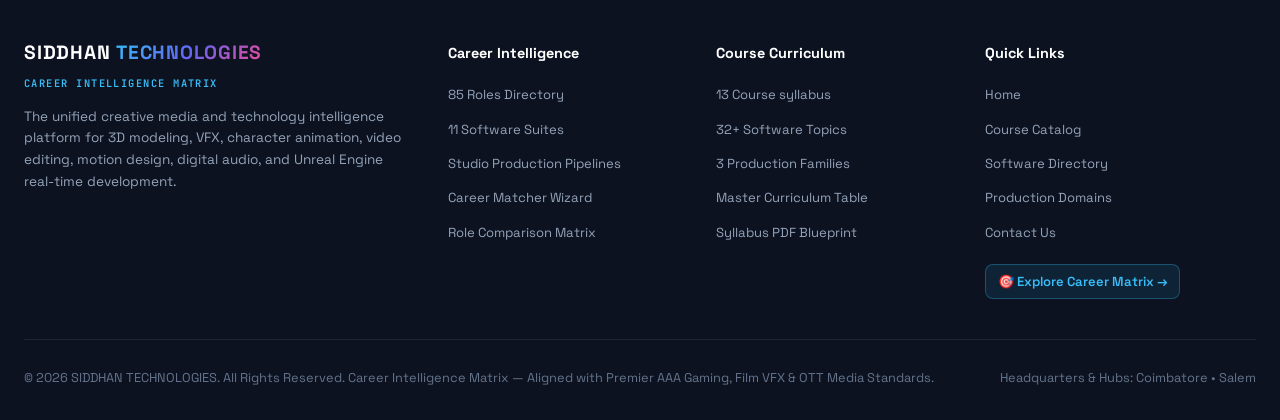
==== commit 465794e0: "Update index.html" ====
--- a/index.html
+++ b/index.html
@@ -907,7 +907,7 @@
           <a href="Maac/index.html?software=premiere" class="suite-pill" data-standalone="true">Adobe Premiere Pro (6 Roles)</a>
           <a href="Maac/index.html?software=aftereffects" class="suite-pill" data-standalone="true">Adobe After Effects (6 Roles)</a>
           <a href="Maac/index.html?software=audition" class="suite-pill" data-standalone="true">Adobe Audition (6 Roles)</a>
-          <a href="Course/index.html" class="suite-pill" data-standalone="true" style="border-color: #ec4899; color: #ec4899;">View 13 Course Syllabi &rarr;</a>
+          <a href="Course/index.html" class="suite-pill" data-standalone="true" style="border-color: #ec4899; color: #ec4899;">View 13 Course syllabus  &rarr;</a>
         </div>
       </section>
 
@@ -964,7 +964,7 @@
         <div>
           <h4 class="footer-col-title">Course Curriculum</h4>
           <ul class="footer-links">
-            <li><a href="Course/index.html">13 Course Syllabi</a></li>
+            <li><a href="Course/index.html">13 Course syllabus </a></li>
             <li><a href="Course/index.html">32+ Software Topics</a></li>
             <li><a href="Course/index.html">3 Production Families</a></li>
             <li><a href="Course/index.html">Master Curriculum Table</a></li>
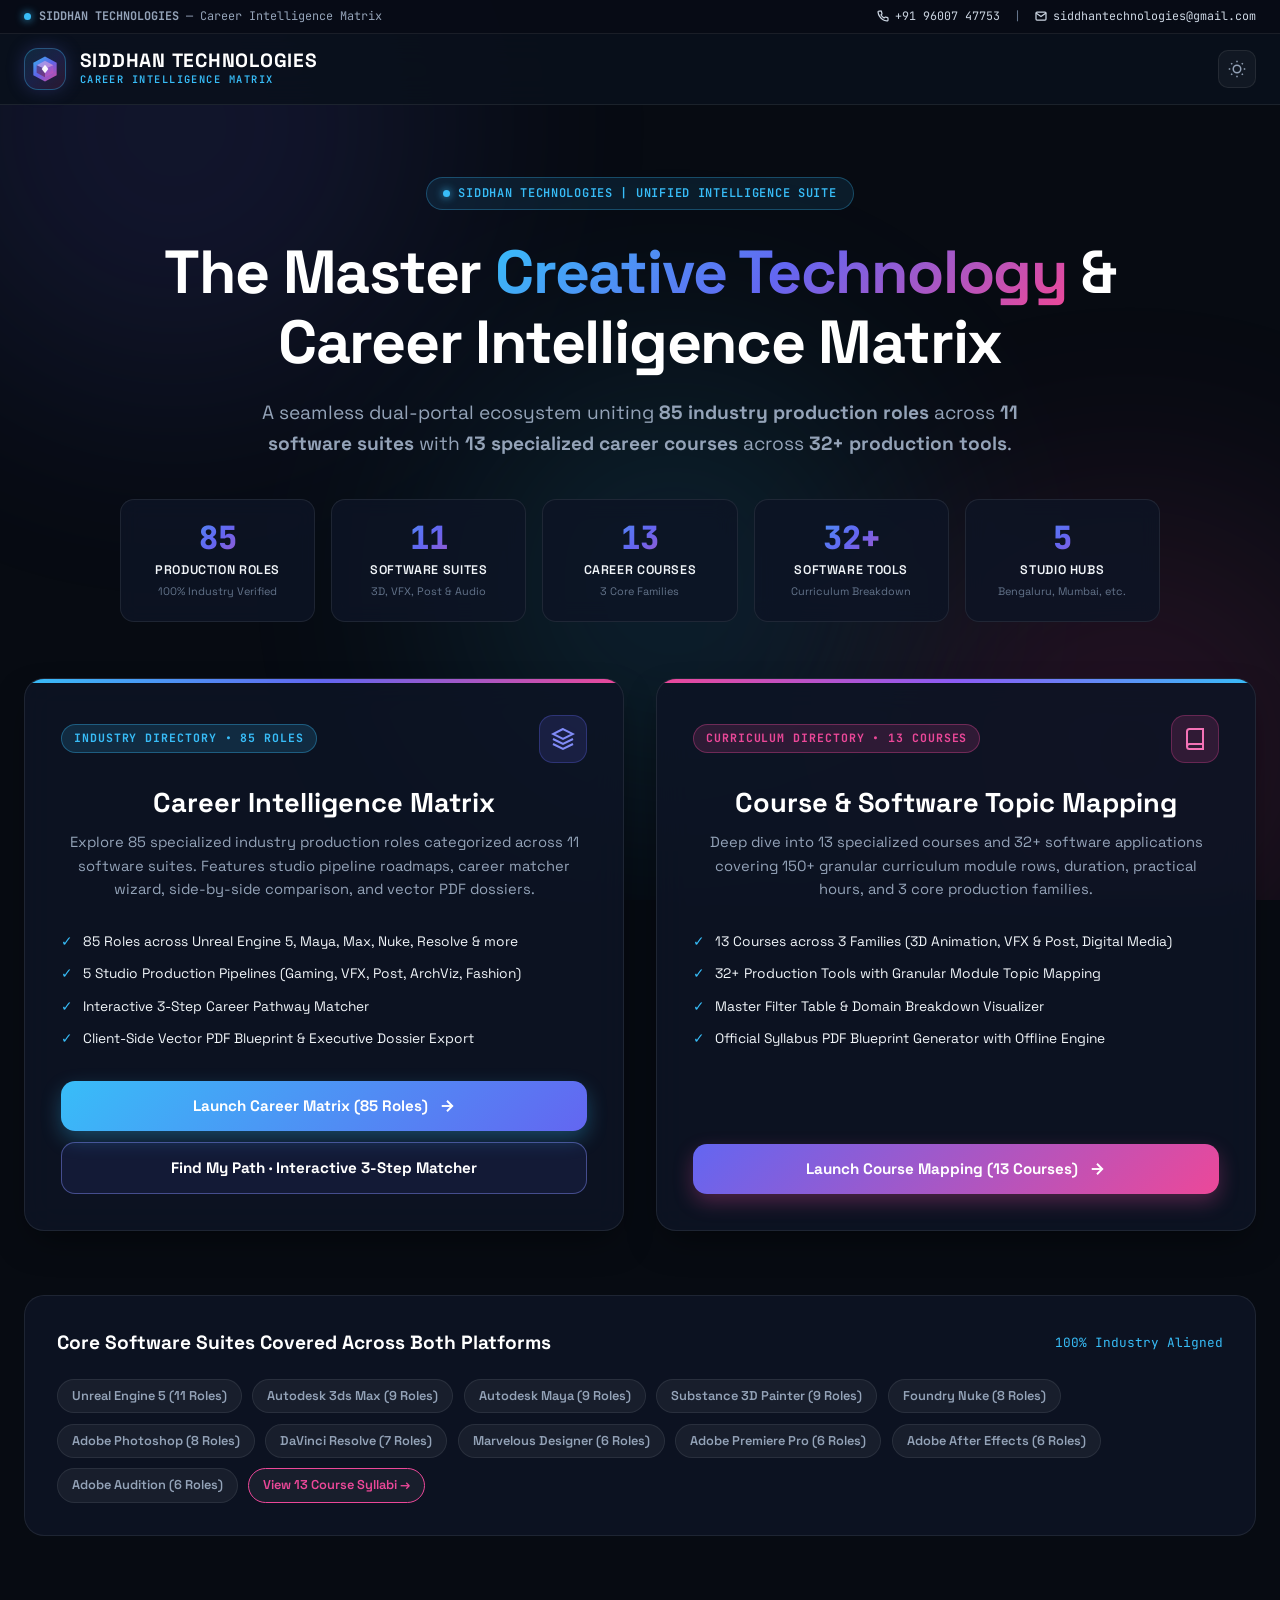
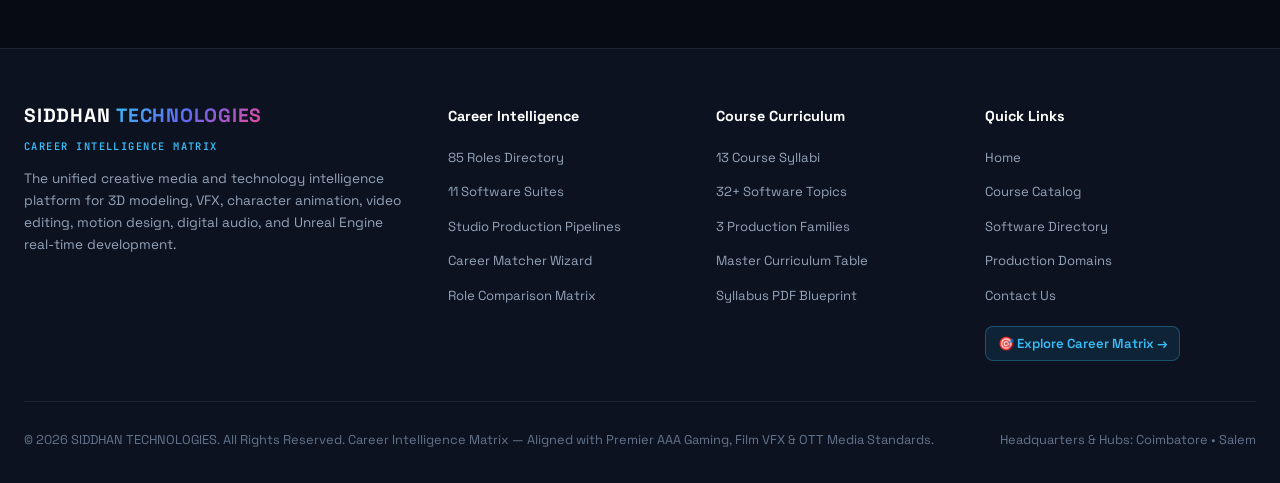
==== commit 229bda7e: "Update 1 More Dynamic" ====
--- a/index.html
+++ b/index.html
@@ -8,6 +8,7 @@
   <meta name="theme-color" content="#070b12">
   <meta name="mobile-web-app-capable" content="yes">
   <meta name="apple-mobile-web-app-status-bar-style" content="black-translucent">
+  <script src="theme.js"></script>
   
   <!-- Google Fonts: Space Grotesk & JetBrains Mono -->
   <link rel="preconnect" href="https://fonts.googleapis.com">
@@ -455,6 +456,20 @@
       cursor: pointer;
       border: none;
     }
+    .portal-path-btn {
+      margin-top: 0.65rem;
+      border: 1px solid rgba(129, 140, 248, 0.45);
+      background: rgba(99, 102, 241, 0.1);
+      color: var(--text-highlight);
+    }
+    .portal-path-btn:hover,
+    .portal-path-btn:focus-visible {
+      color: #ffffff;
+      border-color: #818cf8;
+      background: rgba(99, 102, 241, 0.2);
+      box-shadow: 0 0 20px rgba(99, 102, 241, 0.28);
+      transform: translateY(-2px);
+    }
     .btn-primary-career {
       background: linear-gradient(135deg, #38bdf8, #6366f1);
       color: #ffffff;
@@ -687,11 +702,64 @@
     }
     .portal-loading.is-visible { display: grid; }
     .portal-loading strong { display: block; color: var(--text-highlight); font-size: 1.05rem; margin-bottom: .35rem; }
+    /* Keep the contact strip in step with the selected page theme. */
+    .top-contact-strip .tc-brand { color: #94a3b8; }
+    .top-contact-strip .tc-link { color: #cbd5e1; }
+    [data-theme="light"] .top-contact-strip {
+      background: rgba(248, 250, 252, .96);
+      border-bottom-color: rgba(15, 23, 42, .1);
+      color: #475569;
+    }
+    [data-theme="light"] .top-contact-strip .tc-brand,
+    [data-theme="light"] .top-contact-strip .tc-link { color: #475569; }
+    [data-theme="light"] .top-contact-strip .tc-brand strong { color: #0369a1; }
+    [data-theme="light"] .top-contact-strip .tc-divider { color: #94a3b8; }
+    [data-theme="light"] .logo-brand { color: #0f172a; }
+    [data-theme="light"] .logo-brand span {
+      background: linear-gradient(135deg, #0369a1 0%, #4338ca 52%, #be185d 100%);
+      -webkit-background-clip: text;
+      background-clip: text;
+    }
+    [data-theme="light"] .logo-sub { color: #075985; }
+    html:not([data-theme="light"]) .site-header .logo-brand,
+    html:not([data-theme="light"]) .site-header .logo-brand span {
+      color: #ffffff;
+      background: none;
+      -webkit-text-fill-color: #ffffff;
+    }
+    [data-theme="light"] .site-header .logo-brand {
+      color: #0f172a;
+      -webkit-text-stroke: 0;
+      text-shadow: none;
+    }
+    [data-theme="light"] .site-header .logo-brand span {
+      background: linear-gradient(135deg, #0369a1 0%, #4338ca 52%, #be185d 100%);
+      -webkit-background-clip: text;
+      background-clip: text;
+      -webkit-text-fill-color: transparent;
+      -webkit-text-stroke: 0;
+      text-shadow: none;
+    }
     @media (max-width: 760px) {
+      .top-contact-strip { display: none; }
+      .nav-container { height: 60px; gap: 0.5rem; }
+      .logo-area { min-width: 0; gap: 0.5rem; }
+      .logo-icon-box { width: 36px; height: 36px; flex: 0 0 36px; }
+      .logo-text { min-width: 0; }
+      .logo-brand { font-size: 0.95rem; letter-spacing: 0.02em; gap: 0.2rem; white-space: nowrap; }
+      .logo-sub { font-size: 0.52rem; letter-spacing: 0.08em; white-space: nowrap; }
+      .nav-actions { gap: 6px; }
+      .btn-icon-nav { width: 36px; height: 36px; flex: 0 0 36px; }
       .portal-shell-header { align-items: flex-start; flex-direction: column; }
       .portal-tabs { width: 100%; }
       .portal-tab { flex: 1 1 auto; }
-      .portal-frame-stage { height: calc(100vh - 275px); height: calc(100dvh - 275px); min-height: 440px; }
+      .portal-frame-stage { height: calc(100vh - 245px); height: calc(100dvh - 245px); min-height: 440px; }
+    }
+
+    @media (max-width: 380px) {
+      .logo-brand { font-size: 0.84rem; letter-spacing: 0.01em; }
+      .logo-sub { font-size: 0.47rem; }
+      .logo-icon-box { width: 34px; height: 34px; flex-basis: 34px; }
     }
 
     /* Keep native action buttons consistent with the rest of the portal. */
@@ -702,6 +770,8 @@
     input[type="reset"] {
       border-radius: var(--radius-sm, 8px) !important;
     }
+    .portal-tab,
+    .btn-icon-nav { border-radius: 10px !important; }
   </style>
 </head>
 <body>
@@ -858,6 +928,9 @@
             <span>Launch Career Matrix (85 Roles)</span>
             <svg width="18" height="18" viewBox="0 0 24 24" fill="none" stroke="currentColor" stroke-width="2.5"><line x1="5" y1="12" x2="19" y2="12"></line><polyline points="12 5 19 12 12 19"></polyline></svg>
           </a>
+          <a href="Maac/index.html?openWizard=1" class="portal-cta-btn portal-path-btn" data-standalone="true" aria-label="Open the interactive 3-step career pathway matcher">
+            <span>Find My Path · Interactive 3-Step Matcher</span>
+          </a>
         </div>
 
         <!-- Portal 2: Course & Software Topic Mapping -->
@@ -907,7 +980,7 @@
           <a href="Maac/index.html?software=premiere" class="suite-pill" data-standalone="true">Adobe Premiere Pro (6 Roles)</a>
           <a href="Maac/index.html?software=aftereffects" class="suite-pill" data-standalone="true">Adobe After Effects (6 Roles)</a>
           <a href="Maac/index.html?software=audition" class="suite-pill" data-standalone="true">Adobe Audition (6 Roles)</a>
-          <a href="Course/index.html" class="suite-pill" data-standalone="true" style="border-color: #ec4899; color: #ec4899;">View 13 Course syllabus  &rarr;</a>
+          <a href="Course/index.html" class="suite-pill" data-standalone="true" style="border-color: #ec4899; color: #ec4899;">View 13 Course Syllabi &rarr;</a>
         </div>
       </section>
 
@@ -932,8 +1005,8 @@
         <div class="portal-loading is-visible" id="portal-loading" role="status" aria-live="polite">
           <div><strong id="portal-loading-title">Loading workspace…</strong><span id="portal-loading-copy">The course and career tools share this page.</span></div>
         </div>
-        <iframe id="course-portal-frame" title="Course and Software Topic Mapping" data-src="Course/index.html" loading="lazy"></iframe>
-        <iframe id="career-portal-frame" title="Career Intelligence Matrix" data-src="Maac/index.html" loading="lazy"></iframe>
+        <iframe id="course-portal-frame" title="Course and Software Topic Mapping" data-theme-frame data-src="Course/index.html" loading="lazy"></iframe>
+        <iframe id="career-portal-frame" title="Career Intelligence Matrix" data-theme-frame data-src="Maac/index.html" loading="lazy"></iframe>
       </div>
     </div>
   </section>
@@ -953,22 +1026,22 @@
         <div>
           <h4 class="footer-col-title">Career Intelligence</h4>
           <ul class="footer-links">
-            <li><a href="Maac/index.html">85 Roles Directory</a></li>
-            <li><a href="Maac/index.html">11 Software Suites</a></li>
-            <li><a href="Maac/index.html">Studio Production Pipelines</a></li>
-            <li><a href="Maac/index.html">Career Matcher Wizard</a></li>
-            <li><a href="Maac/index.html">Role Comparison Matrix</a></li>
+            <li><a href="Maac/index.html" data-standalone="true">85 Roles Directory</a></li>
+            <li><a href="Maac/index.html" data-standalone="true">11 Software Suites</a></li>
+            <li><a href="Maac/index.html" data-standalone="true">Studio Production Pipelines</a></li>
+            <li><a href="Maac/index.html" data-standalone="true">Career Matcher Wizard</a></li>
+            <li><a href="Maac/index.html" data-standalone="true">Role Comparison Matrix</a></li>
           </ul>
         </div>
 
         <div>
           <h4 class="footer-col-title">Course Curriculum</h4>
           <ul class="footer-links">
-            <li><a href="Course/index.html">13 Course syllabus </a></li>
-            <li><a href="Course/index.html">32+ Software Topics</a></li>
-            <li><a href="Course/index.html">3 Production Families</a></li>
-            <li><a href="Course/index.html">Master Curriculum Table</a></li>
-            <li><a href="Course/index.html">Syllabus PDF Blueprint</a></li>
+            <li><a href="Course/index.html" data-standalone="true">13 Course Syllabi</a></li>
+            <li><a href="Course/index.html" data-standalone="true">32+ Software Topics</a></li>
+            <li><a href="Course/index.html" data-standalone="true">3 Production Families</a></li>
+            <li><a href="Course/index.html" data-standalone="true">Master Curriculum Table</a></li>
+            <li><a href="Course/index.html" data-standalone="true">Syllabus PDF Blueprint</a></li>
           </ul>
         </div>
 
@@ -1001,18 +1074,8 @@
   </footer>
 
   <script>
-    // Theme Toggle
-    const themeBtn = document.getElementById('themeToggleBtn');
-    const htmlEl = document.documentElement;
-    const savedTheme = localStorage.getItem('siddhan_theme') || 'dark';
-    htmlEl.setAttribute('data-theme', savedTheme);
-
-    themeBtn?.addEventListener('click', () => {
-      const current = htmlEl.getAttribute('data-theme') || 'dark';
-      const next = current === 'dark' ? 'light' : 'dark';
-      htmlEl.setAttribute('data-theme', next);
-      localStorage.setItem('siddhan_theme', next);
-    });
+    // Shared theme state keeps the Home, Course, and Career pages in sync.
+    window.SiddhanTheme?.bindToggle(document.getElementById('themeToggleBtn'));
 
     // Dynamic Link Resolver
     function initDynamicPortalLinks() {
@@ -1112,6 +1175,27 @@
       else frame.addEventListener('load', sendFilter, { once: true });
     }
 
+    function filterCourseBySoftware(softwareName) {
+      const frame = portalViews.course.frame;
+      const sendFilter = () => frame.contentWindow.postMessage({
+        type: 'siddhan-portal-filter-software',
+        softwareName
+      }, '*');
+
+      if (frame.dataset.ready === 'true') sendFilter();
+      else frame.addEventListener('load', sendFilter, { once: true });
+    }
+
+    function launchCareerWizard() {
+      const frame = portalViews.career.frame;
+      const sendLaunch = () => frame.contentWindow.postMessage({
+        type: 'siddhan-portal-open-career-wizard'
+      }, '*');
+
+      if (frame.dataset.ready === 'true') sendLaunch();
+      else frame.addEventListener('load', sendLaunch, { once: true });
+    }
+
     function portalForHref(href) {
       try {
         const target = new URL(href, window.location.href);
@@ -1141,6 +1225,8 @@
       const view = message.view === 'hub' ? 'overview' : message.view;
       if (view === 'career' && message.hubName) filterCareerByHub(message.hubName);
       setPortalView(view);
+      if (view === 'course' && message.softwareName) filterCourseBySoftware(message.softwareName);
+      if (view === 'career' && message.openWizard) launchCareerWizard();
     });
 
     const hashView = window.location.hash.replace('#', '').toLowerCase();
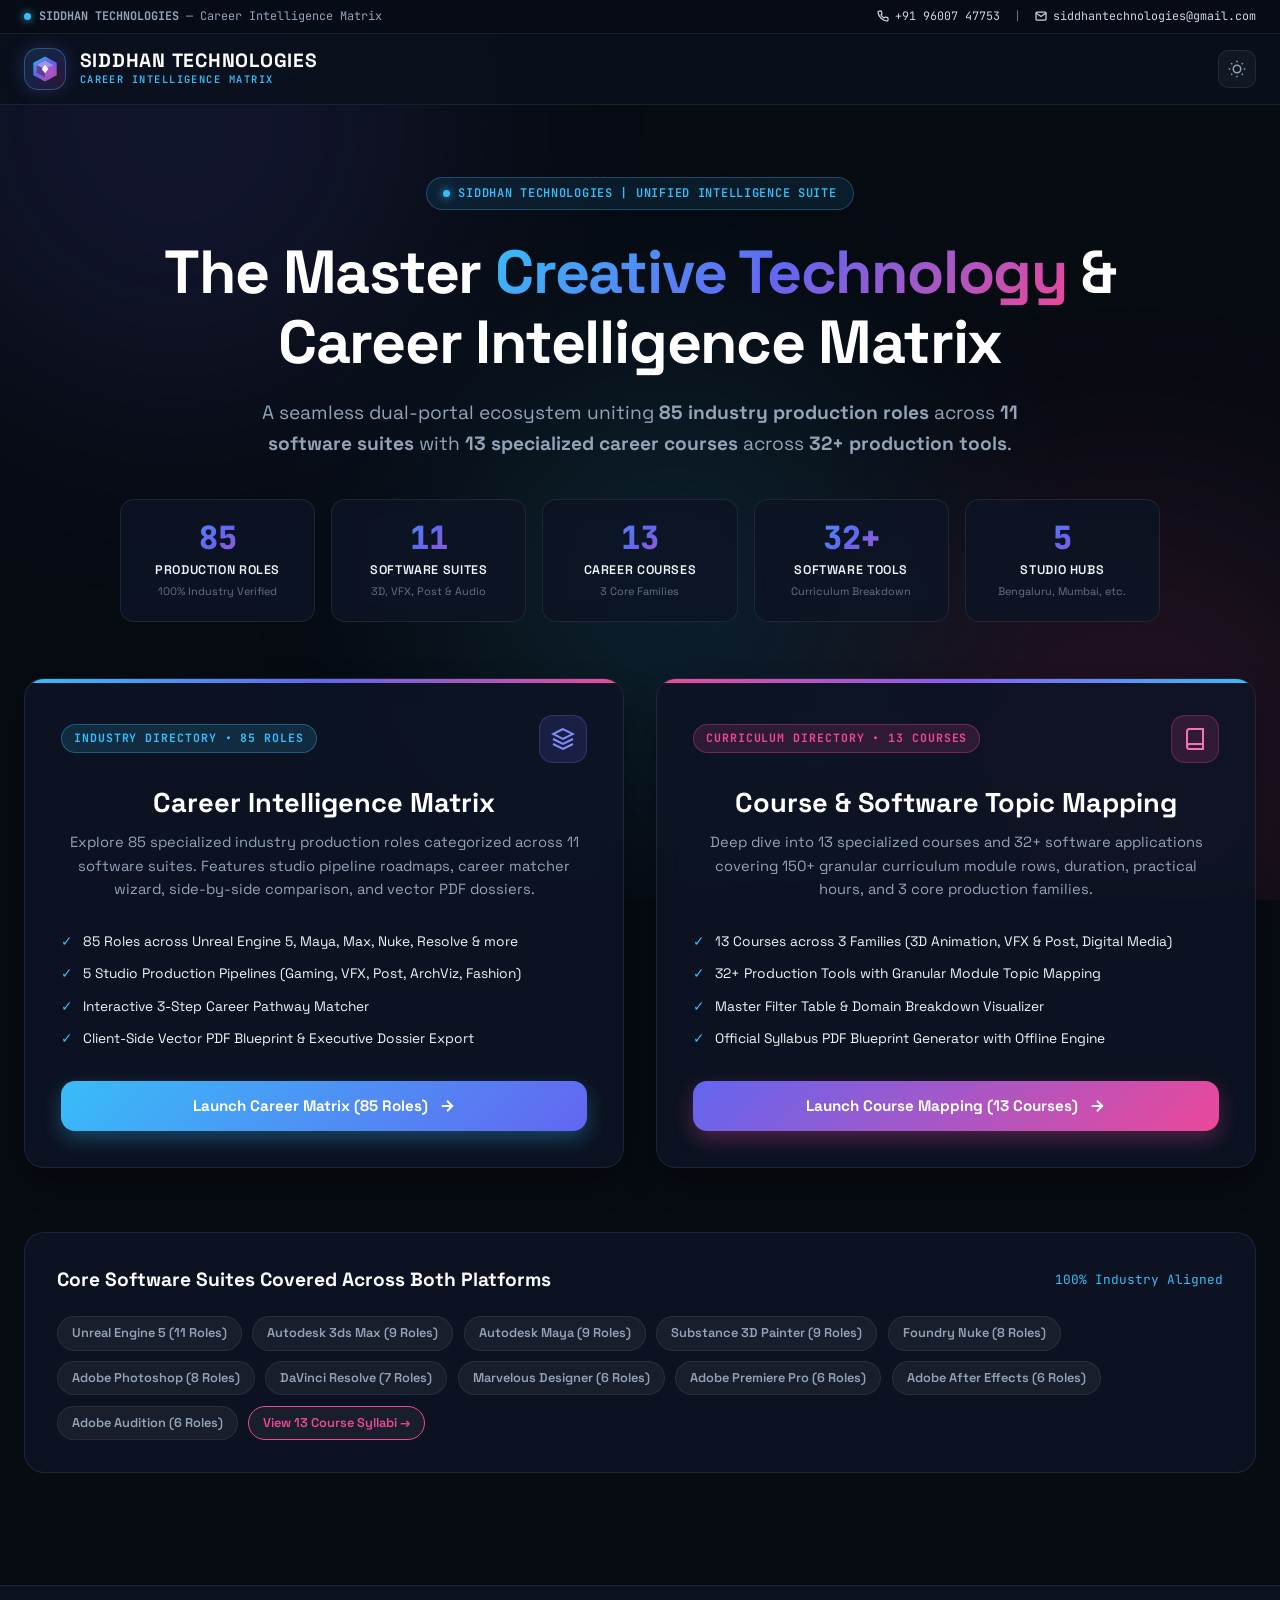
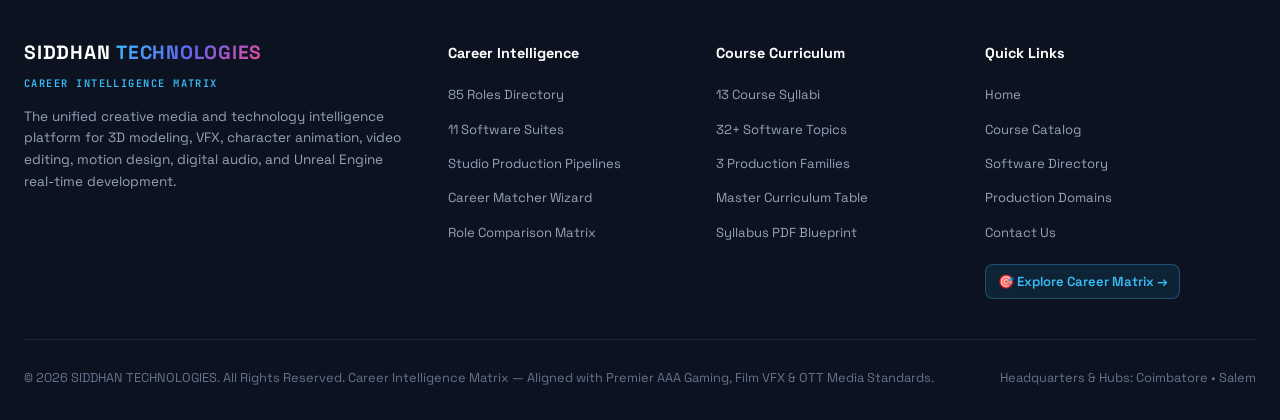
==== commit aee4caeb: "Update 2" ====
--- a/index.html
+++ b/index.html
@@ -928,9 +928,7 @@
             <span>Launch Career Matrix (85 Roles)</span>
             <svg width="18" height="18" viewBox="0 0 24 24" fill="none" stroke="currentColor" stroke-width="2.5"><line x1="5" y1="12" x2="19" y2="12"></line><polyline points="12 5 19 12 12 19"></polyline></svg>
           </a>
-          <a href="Maac/index.html?openWizard=1" class="portal-cta-btn portal-path-btn" data-standalone="true" aria-label="Open the interactive 3-step career pathway matcher">
-            <span>Find My Path · Interactive 3-Step Matcher</span>
-          </a>
+
         </div>
 
         <!-- Portal 2: Course & Software Topic Mapping -->
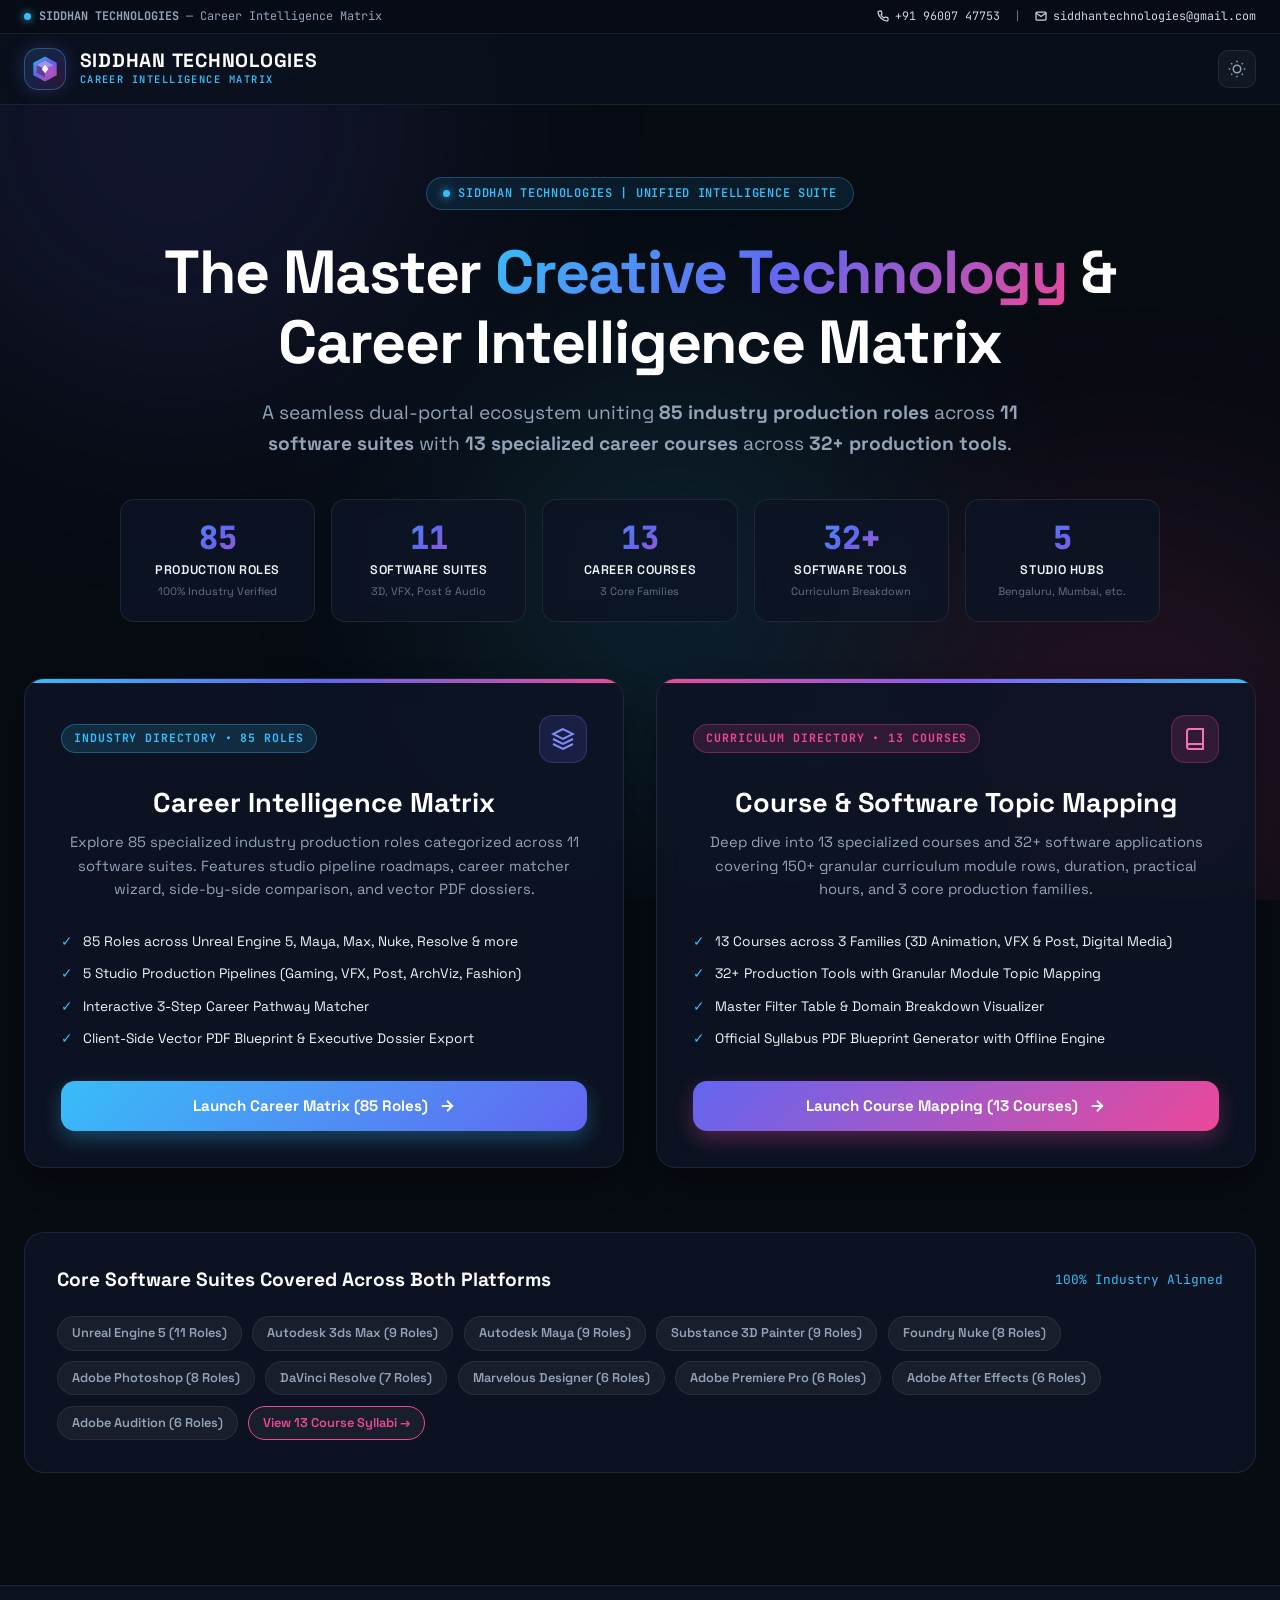
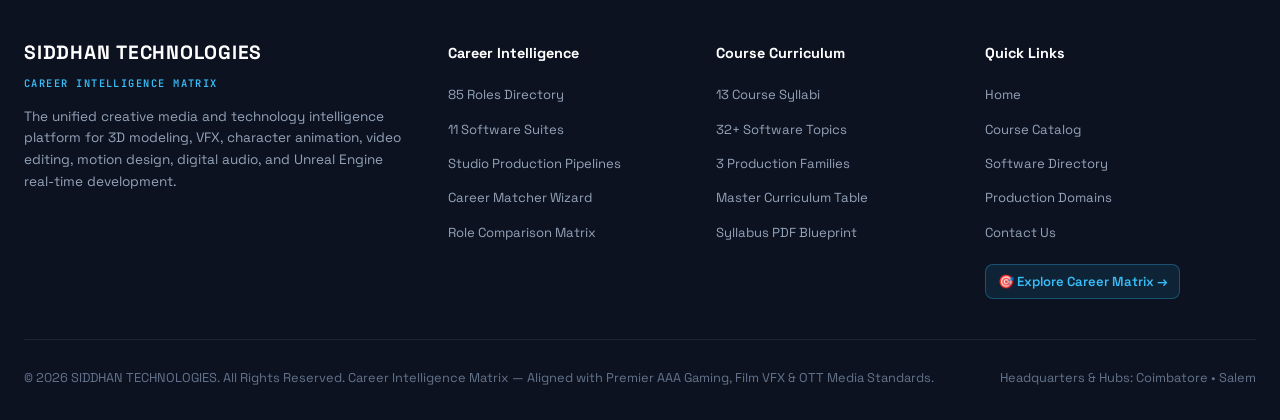
==== commit 8742b3cd: "Add files via upload" ====
--- a/index.html
+++ b/index.html
@@ -634,7 +634,31 @@
     }
     @media (max-width: 600px) {
       .stats-row { grid-template-columns: repeat(2, 1fr); }
-      .footer-grid { grid-template-columns: 1fr; }
+      .suite-pills-wrap { justify-content: center; }
+      .portal-card .card-top {
+        justify-content: flex-start;
+        gap: 0.75rem;
+      }
+      .portal-card .card-badge {
+        flex: 1 1 auto;
+        min-width: 0;
+        justify-content: center;
+        text-align: center;
+      }
+      .portal-card .card-icon-wrap { flex: 0 0 48px; }
+      .footer-grid {
+        grid-template-columns: 1fr;
+        text-align: center;
+      }
+      .footer-grid > div { width: 100%; }
+      .footer-grid > div:first-child .logo-brand { justify-content: center; }
+      .footer-grid > div:first-child .logo-sub {
+        display: block;
+        text-align: center;
+      }
+      .footer-grid > div:first-child p { margin-inline: auto; }
+      .footer-links { align-items: center; }
+      .footer-portal-link { margin-inline: auto; }
     }
 
     /* Unified workspace */
@@ -716,9 +740,14 @@
     [data-theme="light"] .top-contact-strip .tc-divider { color: #94a3b8; }
     [data-theme="light"] .logo-brand { color: #0f172a; }
     [data-theme="light"] .logo-brand span {
-      background: linear-gradient(135deg, #0369a1 0%, #4338ca 52%, #be185d 100%);
-      -webkit-background-clip: text;
-      background-clip: text;
+      color: #0f172a;
+      background: none;
+      -webkit-text-fill-color: #0f172a;
+    }
+    html:not([data-theme="light"]) .logo-brand span {
+      color: #ffffff;
+      background: none;
+      -webkit-text-fill-color: #ffffff;
     }
     [data-theme="light"] .logo-sub { color: #075985; }
     html:not([data-theme="light"]) .site-header .logo-brand,
@@ -733,10 +762,9 @@
       text-shadow: none;
     }
     [data-theme="light"] .site-header .logo-brand span {
-      background: linear-gradient(135deg, #0369a1 0%, #4338ca 52%, #be185d 100%);
-      -webkit-background-clip: text;
-      background-clip: text;
-      -webkit-text-fill-color: transparent;
+      color: #0f172a;
+      background: none;
+      -webkit-text-fill-color: #0f172a;
       -webkit-text-stroke: 0;
       text-shadow: none;
     }
@@ -924,7 +952,7 @@
             <li class="feature-item"><span class="f-check">&check;</span> Interactive 3-Step Career Pathway Matcher</li>
             <li class="feature-item"><span class="f-check">&check;</span> Client-Side Vector PDF Blueprint &amp; Executive Dossier Export</li>
           </ul>
-          <a href="Maac/index.html" class="portal-cta-btn btn-primary-career" data-portal-link="career" data-standalone="true">
+          <a href="Career/index.html" class="portal-cta-btn btn-primary-career" data-portal-link="career" data-standalone="true">
             <span>Launch Career Matrix (85 Roles)</span>
             <svg width="18" height="18" viewBox="0 0 24 24" fill="none" stroke="currentColor" stroke-width="2.5"><line x1="5" y1="12" x2="19" y2="12"></line><polyline points="12 5 19 12 12 19"></polyline></svg>
           </a>
@@ -967,17 +995,17 @@
           <span style="font-family: var(--font-mono); font-size: 0.8rem; color: #38bdf8;">100% Industry Aligned</span>
         </div>
         <div class="suite-pills-wrap">
-          <a href="Maac/index.html?software=unreal" class="suite-pill" data-standalone="true">Unreal Engine 5 (11 Roles)</a>
-          <a href="Maac/index.html?software=max" class="suite-pill" data-standalone="true">Autodesk 3ds Max (9 Roles)</a>
-          <a href="Maac/index.html?software=maya" class="suite-pill" data-standalone="true">Autodesk Maya (9 Roles)</a>
-          <a href="Maac/index.html?software=substance" class="suite-pill" data-standalone="true">Substance 3D Painter (9 Roles)</a>
-          <a href="Maac/index.html?software=nuke" class="suite-pill" data-standalone="true">Foundry Nuke (8 Roles)</a>
-          <a href="Maac/index.html?software=photoshop" class="suite-pill" data-standalone="true">Adobe Photoshop (8 Roles)</a>
-          <a href="Maac/index.html?software=resolve" class="suite-pill" data-standalone="true">DaVinci Resolve (7 Roles)</a>
-          <a href="Maac/index.html?software=marvelous" class="suite-pill" data-standalone="true">Marvelous Designer (6 Roles)</a>
-          <a href="Maac/index.html?software=premiere" class="suite-pill" data-standalone="true">Adobe Premiere Pro (6 Roles)</a>
-          <a href="Maac/index.html?software=aftereffects" class="suite-pill" data-standalone="true">Adobe After Effects (6 Roles)</a>
-          <a href="Maac/index.html?software=audition" class="suite-pill" data-standalone="true">Adobe Audition (6 Roles)</a>
+          <a href="Career/index.html?software=unreal" class="suite-pill" data-standalone="true">Unreal Engine 5 (11 Roles)</a>
+          <a href="Career/index.html?software=max" class="suite-pill" data-standalone="true">Autodesk 3ds Max (9 Roles)</a>
+          <a href="Career/index.html?software=maya" class="suite-pill" data-standalone="true">Autodesk Maya (9 Roles)</a>
+          <a href="Career/index.html?software=substance" class="suite-pill" data-standalone="true">Substance 3D Painter (9 Roles)</a>
+          <a href="Career/index.html?software=nuke" class="suite-pill" data-standalone="true">Foundry Nuke (8 Roles)</a>
+          <a href="Career/index.html?software=photoshop" class="suite-pill" data-standalone="true">Adobe Photoshop (8 Roles)</a>
+          <a href="Career/index.html?software=resolve" class="suite-pill" data-standalone="true">DaVinci Resolve (7 Roles)</a>
+          <a href="Career/index.html?software=marvelous" class="suite-pill" data-standalone="true">Marvelous Designer (6 Roles)</a>
+          <a href="Career/index.html?software=premiere" class="suite-pill" data-standalone="true">Adobe Premiere Pro (6 Roles)</a>
+          <a href="Career/index.html?software=aftereffects" class="suite-pill" data-standalone="true">Adobe After Effects (6 Roles)</a>
+          <a href="Career/index.html?software=audition" class="suite-pill" data-standalone="true">Adobe Audition (6 Roles)</a>
           <a href="Course/index.html" class="suite-pill" data-standalone="true" style="border-color: #ec4899; color: #ec4899;">View 13 Course Syllabi &rarr;</a>
         </div>
       </section>
@@ -1004,7 +1032,7 @@
           <div><strong id="portal-loading-title">Loading workspace…</strong><span id="portal-loading-copy">The course and career tools share this page.</span></div>
         </div>
         <iframe id="course-portal-frame" title="Course and Software Topic Mapping" data-theme-frame data-src="Course/index.html" loading="lazy"></iframe>
-        <iframe id="career-portal-frame" title="Career Intelligence Matrix" data-theme-frame data-src="Maac/index.html" loading="lazy"></iframe>
+        <iframe id="career-portal-frame" title="Career Intelligence Matrix" data-theme-frame data-src="Career/index.html" loading="lazy"></iframe>
       </div>
     </div>
   </section>
@@ -1024,11 +1052,11 @@
         <div>
           <h4 class="footer-col-title">Career Intelligence</h4>
           <ul class="footer-links">
-            <li><a href="Maac/index.html" data-standalone="true">85 Roles Directory</a></li>
-            <li><a href="Maac/index.html" data-standalone="true">11 Software Suites</a></li>
-            <li><a href="Maac/index.html" data-standalone="true">Studio Production Pipelines</a></li>
-            <li><a href="Maac/index.html" data-standalone="true">Career Matcher Wizard</a></li>
-            <li><a href="Maac/index.html" data-standalone="true">Role Comparison Matrix</a></li>
+            <li><a href="Career/index.html" data-standalone="true">85 Roles Directory</a></li>
+            <li><a href="Career/index.html" data-standalone="true">11 Software Suites</a></li>
+            <li><a href="Career/index.html" data-standalone="true">Studio Production Pipelines</a></li>
+            <li><a href="Career/index.html" data-standalone="true">Career Matcher Wizard</a></li>
+            <li><a href="Career/index.html" data-standalone="true">Role Comparison Matrix</a></li>
           </ul>
         </div>
 
@@ -1048,11 +1076,11 @@
           <ul class="footer-links">
             <li><a href="index.html" data-open-portal="overview">Home</a></li>
             <li><a href="Course/index.html" data-standalone="true">Course Catalog</a></li>
-            <li><a href="Maac/index.html?view=analytics" data-standalone="true">Software Directory</a></li>
-            <li><a href="Maac/index.html?view=roadmaps" data-standalone="true">Production Domains</a></li>
-            <li><a href="Maac/index.html#contact" data-standalone="true">Contact Us</a></li>
+            <li><a href="Career/index.html?view=analytics" data-standalone="true">Software Directory</a></li>
+            <li><a href="Career/index.html?view=roadmaps" data-standalone="true">Production Domains</a></li>
+            <li><a href="Career/index.html#contact" data-standalone="true">Contact Us</a></li>
             <li style="margin-top: 0.65rem;">
-              <a href="Maac/index.html" class="footer-portal-link" data-standalone="true">
+              <a href="Career/index.html" class="footer-portal-link" data-standalone="true">
                 <span>🎯 Explore Career Matrix &rarr;</span>
               </a>
             </li>
@@ -1076,11 +1104,16 @@
     window.SiddhanTheme?.bindToggle(document.getElementById('themeToggleBtn'));
 
     // Dynamic Link Resolver
+    const careerDirectory = window.location.hostname.toLowerCase() === 'siddhantechnologies.github.io' ? 'Maac' : 'Career';
     function initDynamicPortalLinks() {
       const path = (window.location.pathname || '').replace(/\\/g, '/').toLowerCase();
-      const isRoot = !path.includes('/course') && !path.includes('/maac');
-      const courseUrl = isRoot ? 'Course/index.html' : (path.includes('/maac') ? '../Course/index.html' : 'index.html');
-      const careerUrl = isRoot ? 'Maac/index.html' : (path.includes('/course') ? '../Maac/index.html' : 'index.html');
+      const isRoot = !path.includes('/course') && !path.includes('/career');
+      document.querySelectorAll('a[href^="Career/index.html"], iframe[data-src^="Career/index.html"]').forEach(el => {
+        const attribute = el.tagName === 'IFRAME' ? 'data-src' : 'href';
+        el.setAttribute(attribute, el.getAttribute(attribute).replace(/^Career\//, `${careerDirectory}/`));
+      });
+      const courseUrl = isRoot ? 'Course/index.html' : (path.includes('/career') ? '../Course/index.html' : 'index.html');
+      const careerUrl = isRoot ? `${careerDirectory}/index.html` : (path.includes('/course') ? `../${careerDirectory}/index.html` : 'index.html');
 
       document.querySelectorAll('[data-portal-link="course"]').forEach(el => el.setAttribute('href', courseUrl));
       document.querySelectorAll('[data-portal-link="career"]').forEach(el => el.setAttribute('href', careerUrl));
@@ -1111,7 +1144,7 @@
     const portalRoutePaths = {
       overview: portalRootPath,
       course: new URL('Course/index.html', window.location.href).pathname.toLowerCase(),
-      career: new URL('Maac/index.html', window.location.href).pathname.toLowerCase()
+      career: new URL(`${careerDirectory}/index.html`, window.location.href).pathname.toLowerCase()
     };
 
     function updatePortalAddress(view) {
